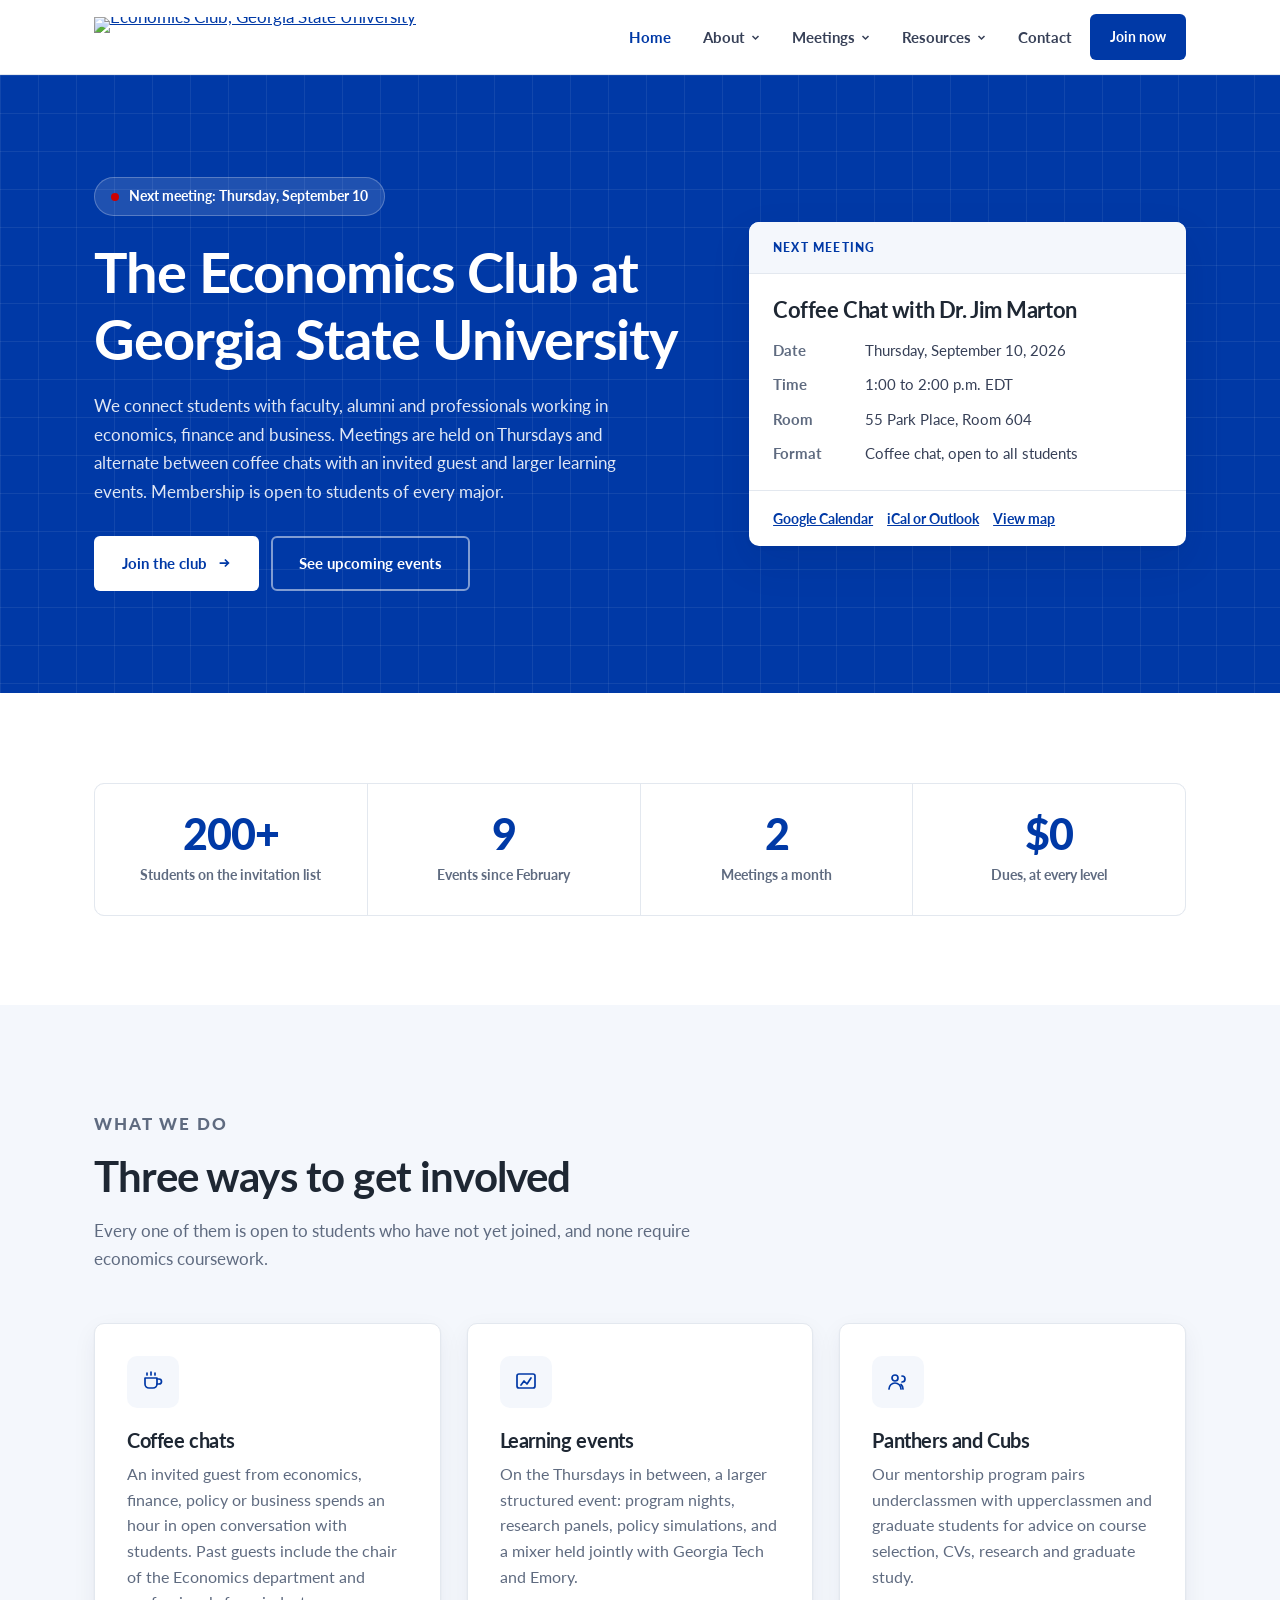
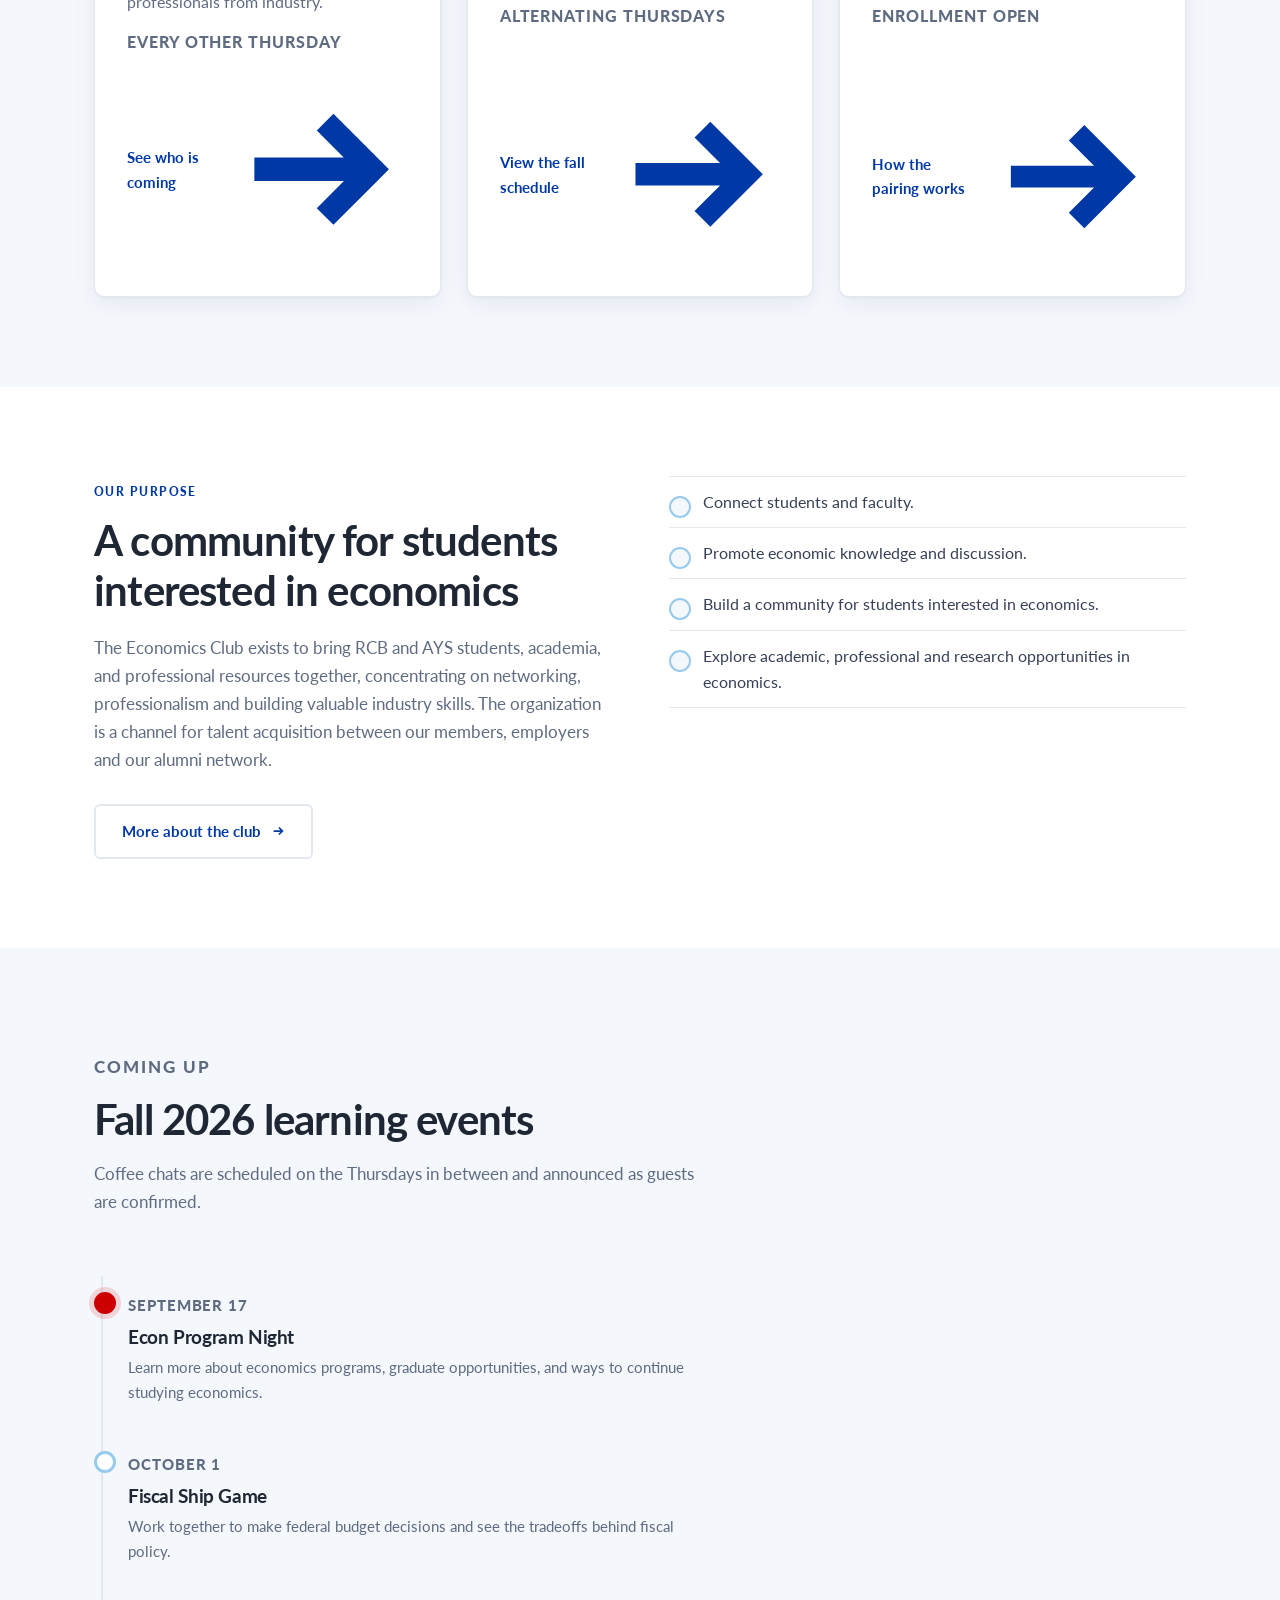
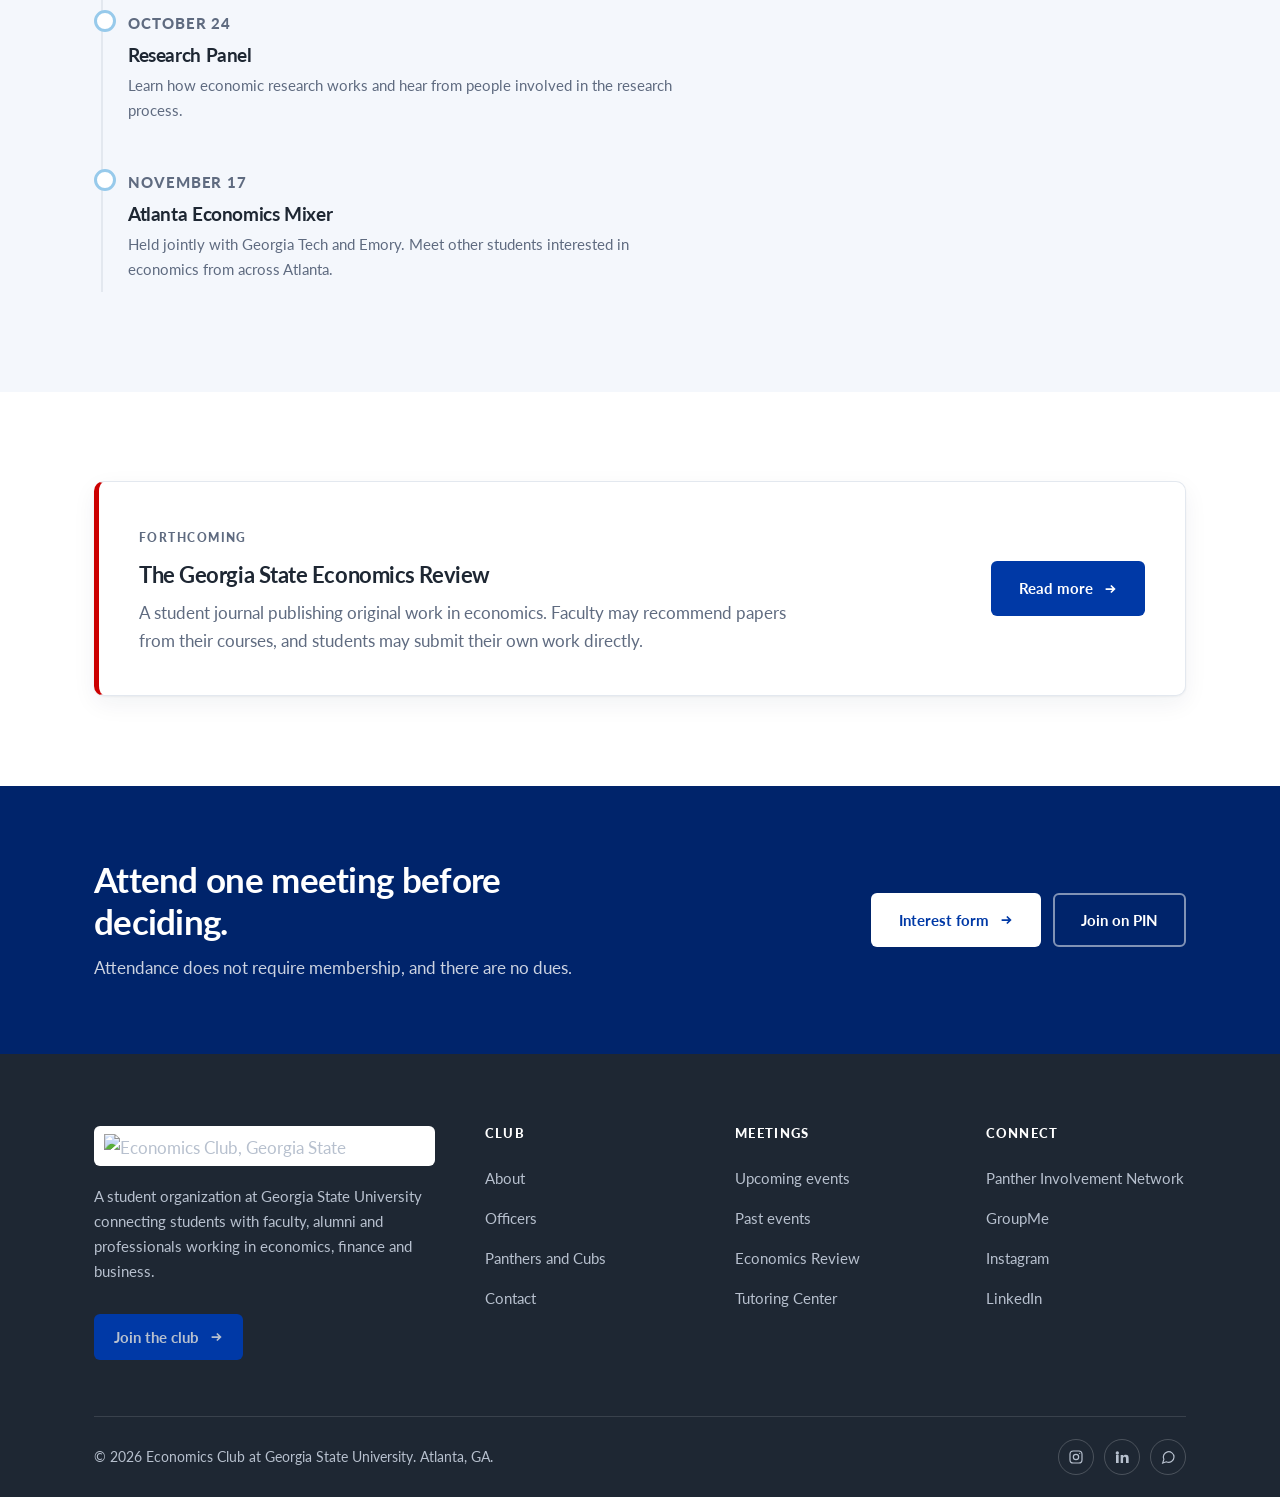
==== index.html @ 039e97da "Add files via upload" ====
<!DOCTYPE html>
<html lang="en">
<head>
<meta charset="utf-8">
<meta name="viewport" content="width=device-width, initial-scale=1">
<title>Economics Club at Georgia State University</title>
<meta name="description" content="The Economics Club at Georgia State University. Thursday coffee chats with guests from economics, finance and business, alternating with learning events. Open to all majors.">
<link rel="preconnect" href="https://fonts.googleapis.com">
<link rel="preconnect" href="https://fonts.gstatic.com" crossorigin>
<link href="https://fonts.googleapis.com/css2?family=Lato:wght@400;700;900&display=swap" rel="stylesheet">
<link rel="stylesheet" href="styles.css">
<link rel="icon" href="assets/logo.png">
</head>
<body>
<a class="skip" href="#main">Skip to content</a>
<header class="nav">
  <div class="wrap nav__inner">
    <a class="nav__brand" href="index.html"><img src="assets/logo.png" alt="Economics Club, Georgia State University"></a>
    <button class="nav__toggle" type="button" aria-expanded="false">Menu</button>
    <nav class="nav__links">
        <a class="nav__link" href="index.html" aria-current="page">Home</a>
        <div class="nav__group">
          <button class="nav__link" type="button" aria-expanded="false">About <svg viewBox="0 0 12 12" fill="none" stroke="currentColor" stroke-width="2" aria-hidden="true"><path d="M2 4l4 4 4-4"/></svg></button>
          <div class="nav__menu">
            <a href="about.html"><b>About the Club</b><span>Purpose, structure and history</span></a>
            <a href="officers.html"><b>Officers</b><span>The executive board and advisor</span></a>
            <a href="mentorship.html"><b>Panthers and Cubs</b><span>Mentorship for underclassmen</span></a>
          </div>
        </div>
        <div class="nav__group">
          <button class="nav__link" type="button" aria-expanded="false">Meetings <svg viewBox="0 0 12 12" fill="none" stroke="currentColor" stroke-width="2" aria-hidden="true"><path d="M2 4l4 4 4-4"/></svg></button>
          <div class="nav__menu">
            <a href="events.html"><b>Upcoming Events</b><span>Next meeting and fall schedule</span></a>
            <a href="events.html#past"><b>Past Events</b><span>A record of recent meetings</span></a>
          </div>
        </div>
        <div class="nav__group">
          <button class="nav__link" type="button" aria-expanded="false">Resources <svg viewBox="0 0 12 12" fill="none" stroke="currentColor" stroke-width="2" aria-hidden="true"><path d="M2 4l4 4 4-4"/></svg></button>
          <div class="nav__menu">
            <a href="journal.html"><b>Economics Review</b><span>Our forthcoming student journal</span></a>
            <a href="join.html"><b>Join the Club</b><span>PIN, GroupMe and the interest form</span></a>
            <a href="https://success.students.gsu.edu/learning-tutoring-center/#ONLINE-TUTORING"><b>Tutoring Center</b><span>Free academic support at GSU</span></a>
          </div>
        </div>
        <a class="nav__link" href="contact.html">Contact</a>
      <a class="btn btn--primary btn--sm" href="join.html">Join now</a>
    </nav>
  </div>
</header>
<main id="main">
  <section class="hero">
    <div class="wrap hero__grid">
      <div>
        <p class="hero__flag"><i></i> Next meeting: Thursday, September 10</p>
        <h1>The Economics Club at Georgia State University</h1>
        <p class="hero__lede">We connect students with faculty, alumni and professionals working in economics, finance and business. Meetings are held on Thursdays and alternate between coffee chats with an invited guest and larger learning events. Membership is open to students of every major.</p>
        <div class="btn-row">
          <a class="btn btn--white" href="join.html">Join the club <svg viewBox="0 0 16 16" fill="none" stroke="currentColor" stroke-width="2" aria-hidden="true"><path d="M3 8h10M9 4l4 4-4 4"/></svg></a>
          <a class="btn btn--ghost" href="events.html">See upcoming events</a>
        </div>
      </div>
      <div class="mcard">
        <p class="mcard__top">Next meeting</p>
        <div class="mcard__body">
          <h3>Coffee Chat with Dr. Jim Marton</h3>
          <dl>
            <dt>Date</dt><dd>Thursday, September 10, 2026</dd>
            <dt>Time</dt><dd>1:00 to 2:00 p.m. EDT</dd>
            <dt>Room</dt><dd>55 Park Place, Room 604</dd>
            <dt>Format</dt><dd>Coffee chat, open to all students</dd>
          </dl>
        </div>
        <div class="mcard__foot">
          <a href="https://pin.gsu.edu/event/12666778/googlepublish">Google Calendar</a>
          <a href="https://pin.gsu.edu/event/12666778.ics">iCal or Outlook</a>
          <a href="https://www.google.com/maps/place/55%20Park%20Pl%20NE,%20Atlanta,%20Georgia">View map</a>
        </div>
      </div>
    </div>
  </section>

  <section class="section">
    <div class="wrap">
      <div class="stats">
        <div class="stat"><b>200+</b><span>Students on the invitation list</span></div>
        <div class="stat"><b>9</b><span>Events since February</span></div>
        <div class="stat"><b>2</b><span>Meetings a month</span></div>
        <div class="stat"><b>$0</b><span>Dues, at every level</span></div>
      </div>
    </div>
  </section>

  <section class="section section--tint">
    <div class="wrap">
      <div class="h-block">
        <p class="eyebrow">What we do</p>
        <h2>Three ways to get involved</h2>
        <p>Every one of them is open to students who have not yet joined, and none require economics coursework.</p>
      </div>
      <div class="cards">
        <article class="card">
          <div class="card__icon"><svg viewBox="0 0 24 24" fill="none" stroke="currentColor" stroke-width="1.7" stroke-linecap="round" stroke-linejoin="round" aria-hidden="true"><path d="M4 8h12v6a4 4 0 01-4 4H8a4 4 0 01-4-4V8z"/><path d="M16 9h2a2.5 2.5 0 010 5h-2"/><path d="M6 3v2M10 2v3M14 3v2"/></svg></div>
          <h3>Coffee chats</h3>
          <p>An invited guest from economics, finance, policy or business spends an hour in open conversation with students. Past guests include the chair of the Economics department and professionals from industry.</p>
          <p class="card__meta">Every other Thursday</p>
          <a class="card__link" href="events.html">See who is coming <svg viewBox="0 0 16 16" fill="none" stroke="currentColor" stroke-width="2" aria-hidden="true"><path d="M3 8h10M9 4l4 4-4 4"/></svg></a>
        </article>
        <article class="card">
          <div class="card__icon"><svg viewBox="0 0 24 24" fill="none" stroke="currentColor" stroke-width="1.7" stroke-linecap="round" stroke-linejoin="round" aria-hidden="true"><rect x="3" y="4" width="18" height="14" rx="2"/><path d="M7 15l3-4 3 3 4-6"/></svg></div>
          <h3>Learning events</h3>
          <p>On the Thursdays in between, a larger structured event: program nights, research panels, policy simulations, and a mixer held jointly with Georgia Tech and Emory.</p>
          <p class="card__meta">Alternating Thursdays</p>
          <a class="card__link" href="events.html">View the fall schedule <svg viewBox="0 0 16 16" fill="none" stroke="currentColor" stroke-width="2" aria-hidden="true"><path d="M3 8h10M9 4l4 4-4 4"/></svg></a>
        </article>
        <article class="card">
          <div class="card__icon"><svg viewBox="0 0 24 24" fill="none" stroke="currentColor" stroke-width="1.7" stroke-linecap="round" stroke-linejoin="round" aria-hidden="true"><circle cx="9" cy="8" r="3"/><path d="M3 19a6 6 0 0112 0"/><path d="M16 6a3 3 0 010 6M17 19a6 6 0 00-2-4.5"/></svg></div>
          <h3>Panthers and Cubs</h3>
          <p>Our mentorship program pairs underclassmen with upperclassmen and graduate students for advice on course selection, CVs, research and graduate study.</p>
          <p class="card__meta">Enrollment open</p>
          <a class="card__link" href="mentorship.html">How the pairing works <svg viewBox="0 0 16 16" fill="none" stroke="currentColor" stroke-width="2" aria-hidden="true"><path d="M3 8h10M9 4l4 4-4 4"/></svg></a>
        </article>
      </div>
    </div>
  </section>

  <section class="section">
    <div class="wrap split">
      <div>
        <p class="eyebrow">Our purpose</p>
        <h2 style="font-size:clamp(1.8rem,3.4vw,2.6rem)">A community for students interested in economics</h2>
        <p style="margin-top:18px;color:var(--muted)">The Economics Club exists to bring RCB and AYS students, academia, and professional resources together, concentrating on networking, professionalism and building valuable industry skills. The organization is a channel for talent acquisition between our members, employers and our alumni network.</p>
        <div class="btn-row"><a class="btn btn--outline" href="about.html">More about the club <svg viewBox="0 0 16 16" fill="none" stroke="currentColor" stroke-width="2" aria-hidden="true"><path d="M3 8h10M9 4l4 4-4 4"/></svg></a></div>
      </div>
      <ul class="ticks">
        <li>Connect students and faculty.</li>
        <li>Promote economic knowledge and discussion.</li>
        <li>Build a community for students interested in economics.</li>
        <li>Explore academic, professional and research opportunities in economics.</li>
      </ul>
    </div>
  </section>

  <section class="section section--tint">
    <div class="wrap">
      <div class="h-block">
        <p class="eyebrow">Coming up</p>
        <h2>Fall 2026 learning events</h2>
        <p>Coffee chats are scheduled on the Thursdays in between and announced as guests are confirmed.</p>
      </div>
      <div class="timeline">
        <article class="tl tl--next"><p class="tl__date">September 17</p><h3>Econ Program Night</h3><p>Learn more about economics programs, graduate opportunities, and ways to continue studying economics.</p></article>
        <article class="tl"><p class="tl__date">October 1</p><h3>Fiscal Ship Game</h3><p>Work together to make federal budget decisions and see the tradeoffs behind fiscal policy.</p></article>
        <article class="tl"><p class="tl__date">October 24</p><h3>Research Panel</h3><p>Learn how economic research works and hear from people involved in the research process.</p></article>
        <article class="tl"><p class="tl__date">November 17</p><h3>Atlanta Economics Mixer</h3><p>Held jointly with Georgia Tech and Emory. Meet other students interested in economics from across Atlanta.</p></article>
      </div>
    </div>
  </section>

  <section class="section">
    <div class="wrap">
      <div class="panel panel--red">
        <div>
          <p class="eyebrow">Forthcoming</p>
          <h3>The Georgia State Economics Review</h3>
          <p>A student journal publishing original work in economics. Faculty may recommend papers from their courses, and students may submit their own work directly.</p>
        </div>
        <a class="btn btn--primary" href="journal.html">Read more <svg viewBox="0 0 16 16" fill="none" stroke="currentColor" stroke-width="2" aria-hidden="true"><path d="M3 8h10M9 4l4 4-4 4"/></svg></a>
      </div>
    </div>
  </section>
  <section class="cta">
    <div class="wrap">
      <div>
        <h2>Attend one meeting before deciding.</h2>
        <p>Attendance does not require membership, and there are no dues.</p>
      </div>
      <div class="btn-row" style="margin-top:0">
        <a class="btn btn--white" href="https://forms.cloud.microsoft/r/cCS9iw1YU4">Interest form <svg viewBox="0 0 16 16" fill="none" stroke="currentColor" stroke-width="2" aria-hidden="true"><path d="M3 8h10M9 4l4 4-4 4"/></svg></a>
        <a class="btn btn--ghost" href="https://pin.gsu.edu/actioncenter/organization/economics-club">Join on PIN</a>
      </div>
    </div>
  </section>

</main>
<footer class="foot">
  <div class="wrap">
    <div class="foot__grid">
      <div class="foot__brand">
        <img src="assets/logo.png" alt="Economics Club, Georgia State University">
        <p>A student organization at Georgia State University connecting students with faculty, alumni and professionals working in economics, finance and business.</p>
        <div class="btn-row"><a class="btn btn--primary btn--sm" href="join.html">Join the club <svg viewBox="0 0 16 16" fill="none" stroke="currentColor" stroke-width="2" aria-hidden="true"><path d="M3 8h10M9 4l4 4-4 4"/></svg></a></div>
      </div>
      <div>
        <h4>Club</h4>
        <ul>
          <li><a href="about.html">About</a></li>
          <li><a href="officers.html">Officers</a></li>
          <li><a href="mentorship.html">Panthers and Cubs</a></li>
          <li><a href="contact.html">Contact</a></li>
        </ul>
      </div>
      <div>
        <h4>Meetings</h4>
        <ul>
          <li><a href="events.html">Upcoming events</a></li>
          <li><a href="events.html#past">Past events</a></li>
          <li><a href="journal.html">Economics Review</a></li>
          <li><a href="https://success.students.gsu.edu/learning-tutoring-center/#ONLINE-TUTORING">Tutoring Center</a></li>
        </ul>
      </div>
      <div>
        <h4>Connect</h4>
        <ul>
          <li><a href="https://pin.gsu.edu/actioncenter/organization/economics-club">Panther Involvement Network</a></li>
          <li><a href="https://groupme.com/join_group/97576354/ViAdK5QQ">GroupMe</a></li>
          <li><a href="https://instagram.com/econclubgsu">Instagram</a></li>
          <li><a href="https://www.linkedin.com/company/gsu-economics-club/">LinkedIn</a></li>
        </ul>
      </div>
    </div>
    <div class="foot__bar">
      <p>&copy; 2026 Economics Club at Georgia State University. Atlanta, GA.</p>
      <div class="foot__social">
        <a href="https://instagram.com/econclubgsu" aria-label="Instagram"><svg viewBox="0 0 24 24" fill="none" stroke="currentColor" stroke-width="1.8"><rect x="3" y="3" width="18" height="18" rx="5"/><circle cx="12" cy="12" r="4"/><circle cx="17.5" cy="6.5" r="1" fill="currentColor" stroke="none"/></svg></a>
        <a href="https://www.linkedin.com/company/gsu-economics-club/" aria-label="LinkedIn"><svg viewBox="0 0 24 24" fill="currentColor"><path d="M4.98 3.5a2.5 2.5 0 100 5 2.5 2.5 0 000-5zM3 9h4v12H3zM10 9h3.8v1.7h.05c.53-.95 1.83-1.95 3.77-1.95C21.4 8.75 22 11 22 14.1V21h-4v-6.1c0-1.45-.03-3.3-2.05-3.3-2.05 0-2.37 1.57-2.37 3.2V21h-3.6z"/></svg></a>
        <a href="https://groupme.com/join_group/97576354/ViAdK5QQ" aria-label="GroupMe"><svg viewBox="0 0 24 24" fill="none" stroke="currentColor" stroke-width="1.8"><path d="M21 12a8 8 0 01-11.5 7.2L4 21l1.8-5.4A8 8 0 1121 12z"/></svg></a>
      </div>
    </div>
  </div>
</footer>
<script src="script.js"></script>
</body>
</html>
---- styles.css ----
/* Economics Club at Georgia State University
   Palette per the GSU Communications ToolKit */
:root{
  --blue:#0039A6;
  --blue-dark:#00246B;
  --blue-cool:#0071CE;
  --blue-light:#97CAEB;
  --red:#CC0000;
  --ink:#1E2733;
  --steel:#374057;
  --muted:#5F6B80;
  --line:#E3E8EF;
  --tint:#F4F7FC;
  --white:#fff;
  --radius:10px;
  --shadow:0 1px 2px rgba(16,32,64,.05), 0 8px 24px rgba(16,32,64,.06);
  --shadow-lift:0 2px 4px rgba(16,32,64,.06), 0 16px 40px rgba(16,32,64,.10);
  --wrap:1140px;
}
*{box-sizing:border-box}
html{scroll-behavior:smooth}
body{margin:0;background:var(--white);color:var(--steel);font-family:"Lato",-apple-system,BlinkMacSystemFont,"Segoe UI",sans-serif;font-size:17px;line-height:1.65;-webkit-font-smoothing:antialiased}
img{max-width:100%;display:block}
h1,h2,h3,h4{margin:0;color:var(--ink);font-weight:700;line-height:1.2;letter-spacing:-.02em}
p{margin:0}
ul{margin:0;padding:0;list-style:none}
a{color:var(--blue)}
:focus-visible{outline:2px solid var(--blue);outline-offset:3px;border-radius:4px}
.skip{position:absolute;left:-9999px;background:var(--blue);color:#fff;padding:10px 16px;z-index:200}
.skip:focus{left:8px;top:8px}
.wrap{width:100%;max-width:var(--wrap);margin-inline:auto;padding-inline:24px}
.section{padding-block:clamp(56px,7vw,104px)}
.section--tint{background:var(--tint)}
.section--line{border-top:1px solid var(--line)}

/* eyebrow + heading */
.eyebrow{display:inline-block;font-size:12px;font-weight:900;letter-spacing:.12em;text-transform:uppercase;color:var(--blue);margin-bottom:14px}
.eyebrow--light{color:var(--blue-light)}
.h-block{max-width:62ch;margin-bottom:clamp(30px,4vw,50px)}
.h-block h2{font-size:clamp(1.8rem,3.4vw,2.6rem)}
.h-block p{margin-top:16px;color:var(--muted);font-size:1.04rem}
.h-block--center{margin-inline:auto;text-align:center}

/* buttons */
.btn{display:inline-flex;align-items:center;gap:10px;font:inherit;font-size:15px;font-weight:700;padding:13px 26px;border-radius:6px;text-decoration:none;border:2px solid transparent;cursor:pointer;transition:.15s}
.btn svg{width:14px;height:14px;flex:none}
.btn--primary{background:var(--blue);color:#fff}
.btn--primary:hover{background:var(--blue-dark)}
.btn--outline{background:transparent;color:var(--blue);border-color:var(--line)}
.btn--outline:hover{border-color:var(--blue);background:var(--tint)}
.btn--white{background:#fff;color:var(--blue)}
.btn--white:hover{background:var(--blue-light)}
.btn--ghost{background:transparent;color:#fff;border-color:rgba(255,255,255,.5)}
.btn--ghost:hover{background:#fff;color:var(--blue);border-color:#fff}
.btn--sm{padding:9px 18px;font-size:14px}
.btn-row{display:flex;flex-wrap:wrap;gap:12px;margin-top:30px}

/* ---------- header ---------- */
.nav{position:sticky;top:0;z-index:100;background:rgba(255,255,255,.96);backdrop-filter:blur(10px);border-bottom:1px solid var(--line)}
.nav__inner{display:flex;align-items:center;gap:18px;min-height:74px}
.nav__brand{margin-right:auto;line-height:0}
.nav__brand img{height:40px;width:auto}
.nav__links{display:flex;align-items:center;gap:4px}
.nav__link{position:relative;display:flex;align-items:center;gap:6px;padding:9px 14px;border-radius:6px;color:var(--steel);text-decoration:none;font-size:15px;font-weight:700;background:none;border:0;font-family:inherit;cursor:pointer}
.nav__link:hover{color:var(--blue);background:var(--tint)}
.nav__link[aria-current]{color:var(--blue)}
.nav__link svg{width:9px;height:9px;transition:transform .15s}
.nav__group{position:relative}
.nav__group.is-open .nav__link svg{transform:rotate(180deg)}
.nav__menu{position:absolute;top:calc(100% + 8px);left:0;min-width:250px;background:#fff;border:1px solid var(--line);border-radius:var(--radius);box-shadow:var(--shadow-lift);padding:8px;display:none}
.nav__group.is-open .nav__menu{display:block}
.nav__menu a{display:block;padding:10px 14px;border-radius:6px;color:var(--steel);text-decoration:none;font-size:14.5px}
.nav__menu a:hover{background:var(--tint);color:var(--blue)}
.nav__menu b{display:block;font-weight:700}
.nav__menu span{display:block;font-size:12.5px;color:var(--muted);margin-top:1px}
.nav__toggle{display:none;background:none;border:1px solid var(--line);border-radius:6px;padding:8px 13px;font:inherit;font-size:14px;font-weight:700;color:var(--steel);cursor:pointer}

/* ---------- hero ---------- */
.hero{position:relative;background:var(--blue);color:#fff;overflow:hidden;padding-block:clamp(60px,8vw,110px)}
.hero::after{content:"";position:absolute;inset:0;background-image:linear-gradient(rgba(255,255,255,.07) 1px,transparent 1px),linear-gradient(90deg,rgba(255,255,255,.07) 1px,transparent 1px);background-size:38px 38px;pointer-events:none}
.hero .wrap{position:relative;z-index:1}
.hero__grid{display:grid;grid-template-columns:1.15fr .85fr;gap:clamp(32px,5vw,64px);align-items:center}
.hero h1{color:#fff;font-size:clamp(2.2rem,4.8vw,3.5rem)}
.hero__lede{margin-top:20px;max-width:54ch;color:rgba(255,255,255,.88);font-size:1.08rem}
.hero__flag{display:inline-flex;align-items:center;gap:10px;background:rgba(255,255,255,.12);border:1px solid rgba(255,255,255,.25);border-radius:100px;padding:7px 16px;font-size:13.5px;font-weight:700;margin-bottom:22px}
.hero__flag i{width:8px;height:8px;border-radius:50%;background:var(--red);flex:none}
.hero--slim{padding-block:clamp(48px,6vw,80px)}
.hero--slim h1{font-size:clamp(1.9rem,4vw,2.9rem)}

/* next meeting card */
.mcard{background:#fff;border-radius:var(--radius);box-shadow:var(--shadow-lift);overflow:hidden;color:var(--steel)}
.mcard__top{background:var(--tint);border-bottom:1px solid var(--line);padding:16px 24px;font-size:12px;font-weight:900;letter-spacing:.1em;text-transform:uppercase;color:var(--blue)}
.mcard__body{padding:24px}
.mcard h3{font-size:1.35rem;margin-bottom:14px}
.mcard dl{display:grid;grid-template-columns:76px 1fr;gap:9px 16px;font-size:.95rem;margin:0}
.mcard dt{color:var(--muted);font-weight:700}
.mcard dd{margin:0}
.mcard__foot{border-top:1px solid var(--line);padding:16px 24px;display:flex;flex-wrap:wrap;gap:14px;font-size:.9rem;font-weight:700}

/* ---------- stats band ---------- */
.stats{display:grid;grid-template-columns:repeat(4,1fr);gap:1px;background:var(--line);border:1px solid var(--line);border-radius:var(--radius);overflow:hidden}
.stat{background:#fff;padding:28px 24px;text-align:center}
.stat b{display:block;font-size:clamp(1.9rem,3.6vw,2.7rem);color:var(--blue);font-weight:900;letter-spacing:-.03em;line-height:1}
.stat span{display:block;margin-top:8px;font-size:.9rem;color:var(--muted);font-weight:700}

/* ---------- icon cards ---------- */
.cards{display:grid;grid-template-columns:repeat(3,1fr);gap:clamp(18px,2.4vw,26px)}
.cards--2{grid-template-columns:repeat(2,1fr)}
.card{background:#fff;border:1px solid var(--line);border-radius:var(--radius);padding:clamp(24px,2.8vw,32px);box-shadow:var(--shadow);display:flex;flex-direction:column;transition:.18s}
.card:hover{box-shadow:var(--shadow-lift);transform:translateY(-2px)}
.card__icon{width:52px;height:52px;border-radius:10px;background:var(--tint);color:var(--blue);display:grid;place-items:center;margin-bottom:20px}
.card__icon svg{width:24px;height:24px}
.card h3{font-size:1.25rem;margin-bottom:10px}
.card p{color:var(--muted);font-size:.97rem}
.card__meta{margin-top:14px;font-size:.85rem;font-weight:900;letter-spacing:.06em;text-transform:uppercase;color:var(--blue)}
.card__list{margin-top:18px;padding-top:16px;border-top:1px solid var(--line)}
.card__list b{display:block;font-size:.8rem;font-weight:900;letter-spacing:.08em;text-transform:uppercase;color:var(--muted);margin-bottom:10px}
.card__list li{position:relative;padding-left:20px;font-size:.93rem;padding-block:3px}
.card__list li::before{content:"";position:absolute;left:0;top:12px;width:7px;height:7px;border-radius:50%;background:var(--blue-light)}
.card__link{margin-top:auto;padding-top:20px;font-weight:700;font-size:.94rem;text-decoration:none;display:inline-flex;align-items:center;gap:8px}
.card__mail{margin-top:12px;font-weight:700;font-size:.94rem;word-break:break-word}
.card__meta+.card__mail{margin-top:8px}

/* ---------- timeline ---------- */
.timeline{position:relative;padding-left:34px}
.timeline::before{content:"";position:absolute;left:7px;top:10px;bottom:10px;width:2px;background:var(--line)}
.tl{position:relative;padding-block:20px}
.tl::before{content:"";position:absolute;left:-34px;top:26px;width:16px;height:16px;border-radius:50%;background:#fff;border:3px solid var(--blue-light)}
.tl--next::before{border-color:var(--red);background:var(--red);box-shadow:0 0 0 5px rgba(204,0,0,.14)}
.tl__date{font-size:.85rem;font-weight:900;letter-spacing:.06em;text-transform:uppercase;color:var(--blue);margin-bottom:6px}
.tl h3{font-size:1.2rem}
.tl p{margin-top:7px;color:var(--muted);font-size:.96rem;max-width:62ch}

/* ---------- roster ---------- */
.roster{display:grid;grid-template-columns:repeat(3,1fr);gap:clamp(18px,2.4vw,26px)}
.person{background:#fff;border:1px solid var(--line);border-radius:var(--radius);box-shadow:var(--shadow);transition:.18s;text-align:center;padding:32px 24px 30px}
.person:hover{box-shadow:var(--shadow-lift);transform:translateY(-2px)}
.person__photo{width:clamp(130px,15vw,168px);aspect-ratio:1;margin:0 auto 20px;border-radius:50%;overflow:hidden;background:var(--tint);box-shadow:0 0 0 4px #fff, 0 0 0 6px var(--blue-light)}
.person__photo img{width:100%;height:100%;object-fit:cover}
.person__initials{width:100%;height:100%;display:grid;place-items:center;font-size:2.2rem;font-weight:900;color:var(--blue)}
.person__body{padding:0}
.person b{display:block;font-size:1.12rem;color:var(--ink);font-weight:700}
.person__role{color:var(--blue);font-weight:700;font-size:.92rem;margin-top:2px}
.person__study{color:var(--muted);font-size:.9rem;margin-top:6px}
.person a{display:inline-block;margin-top:12px;font-size:.9rem;word-break:break-word}

/* ---------- panel / split ---------- */
.panel{background:#fff;border:1px solid var(--line);border-left:5px solid var(--blue);border-radius:var(--radius);padding:clamp(26px,3.4vw,40px);box-shadow:var(--shadow);display:grid;grid-template-columns:1fr auto;gap:clamp(24px,4vw,44px);align-items:center}
.panel--red{border-left-color:var(--red)}
.panel h3{font-size:1.4rem;margin-bottom:10px}
.panel p{color:var(--muted);max-width:66ch}
.split{display:grid;grid-template-columns:1fr 1fr;gap:clamp(28px,4.5vw,60px);align-items:start}
.quote{font-size:1.12rem;color:var(--steel);border-left:4px solid var(--blue);padding-left:24px}
.ticks li{position:relative;padding:12px 0 12px 34px;border-bottom:1px solid var(--line);font-size:.99rem}
.ticks li:first-child{border-top:1px solid var(--line)}
.ticks li::before{content:"";position:absolute;left:0;top:19px;width:18px;height:18px;border-radius:50%;background:var(--tint);border:2px solid var(--blue-light)}
.steps li{display:grid;grid-template-columns:44px 1fr;gap:18px;padding:18px 0;border-bottom:1px solid var(--line)}
.steps li:first-child{border-top:1px solid var(--line)}
.steps i{font-style:normal;width:34px;height:34px;border-radius:50%;background:var(--blue);color:#fff;font-weight:900;font-size:.95rem;display:grid;place-items:center}
.steps b{display:block;color:var(--ink)}
.steps span{font-size:.95rem;color:var(--muted)}

/* ---------- archive table ---------- */
.log{border:1px solid var(--line);border-radius:var(--radius);overflow:hidden;background:#fff}
.log li{display:grid;grid-template-columns:130px 1fr 180px;gap:20px;align-items:center;padding:16px 24px;border-bottom:1px solid var(--line)}
.log li:last-child{border-bottom:0}
.log li:nth-child(even){background:var(--tint)}
.log__date{font-size:.87rem;font-weight:700;color:var(--muted)}
.log__what{font-size:1rem;color:var(--ink)}
.log__tag{justify-self:start;font-size:.76rem;font-weight:900;letter-spacing:.06em;text-transform:uppercase;color:var(--blue);background:rgba(0,57,166,.08);padding:5px 11px;border-radius:100px}
.log__tag--chat{color:var(--blue-cool);background:rgba(0,113,206,.1)}
.log__tag--panel{color:var(--red);background:rgba(204,0,0,.08)}

/* ---------- cta band ---------- */
.cta{background:var(--blue-dark);color:#fff}
.cta .wrap{display:flex;flex-wrap:wrap;gap:30px;align-items:center;justify-content:space-between;padding-block:clamp(44px,6vw,72px)}
.cta h2{color:#fff;font-size:clamp(1.6rem,3vw,2.2rem);max-width:24ch}
.cta p{margin-top:12px;color:rgba(255,255,255,.8);max-width:48ch}

/* ---------- footer ---------- */
.foot{background:var(--ink);color:#B7C0CE;padding-top:clamp(48px,6vw,72px)}
.foot__grid{display:grid;grid-template-columns:1.7fr 1fr 1fr 1fr;gap:clamp(28px,4vw,50px)}
.foot__brand img{height:40px;width:auto;background:#fff;padding:8px 10px;border-radius:6px}
.foot__brand p{margin-top:18px;font-size:.94rem;max-width:38ch}
.foot h4{color:#fff;font-size:.82rem;font-weight:900;letter-spacing:.1em;text-transform:uppercase;margin-bottom:16px}
.foot li{padding:6px 0}
.foot a{color:#B7C0CE;text-decoration:none;font-size:.94rem}
.foot a:hover{color:#fff;text-decoration:underline}
.foot__bar{margin-top:clamp(36px,5vw,56px);border-top:1px solid rgba(255,255,255,.12);padding-block:22px;display:flex;flex-wrap:wrap;gap:16px;justify-content:space-between;align-items:center;font-size:.86rem}
.foot__social{display:flex;gap:10px}
.foot__social a{width:36px;height:36px;border-radius:50%;border:1px solid rgba(255,255,255,.2);display:grid;place-items:center}
.foot__social a:hover{background:var(--blue);border-color:var(--blue)}
.foot__social svg{width:16px;height:16px}

/* ---------- responsive ---------- */
@media (max-width:960px){
  .hero__grid,.split,.panel{grid-template-columns:1fr}
  .cards,.roster{grid-template-columns:repeat(2,1fr)}
  .stats{grid-template-columns:repeat(2,1fr)}
  .foot__grid{grid-template-columns:1fr 1fr}
  .log li{grid-template-columns:110px 1fr;row-gap:6px}
  .log__tag{grid-column:2}
}
@media (max-width:720px){
  body{font-size:16px}
  .nav__toggle{display:block}
  .nav__links{display:none;position:absolute;top:74px;left:0;right:0;flex-direction:column;align-items:stretch;gap:0;background:#fff;border-bottom:1px solid var(--line);box-shadow:var(--shadow-lift);padding:10px 16px 20px;max-height:calc(100vh - 74px);overflow:auto}
  .nav__links.is-open{display:flex}
  .nav__link{width:100%;justify-content:space-between}
  .nav__menu{position:static;display:none;border:0;box-shadow:none;padding:0 0 8px 14px;min-width:0}
  .nav__group.is-open .nav__menu{display:block}
  .nav__links .btn{margin-top:12px;justify-content:center}
  .cards,.roster,.stats,.foot__grid{grid-template-columns:1fr}
}
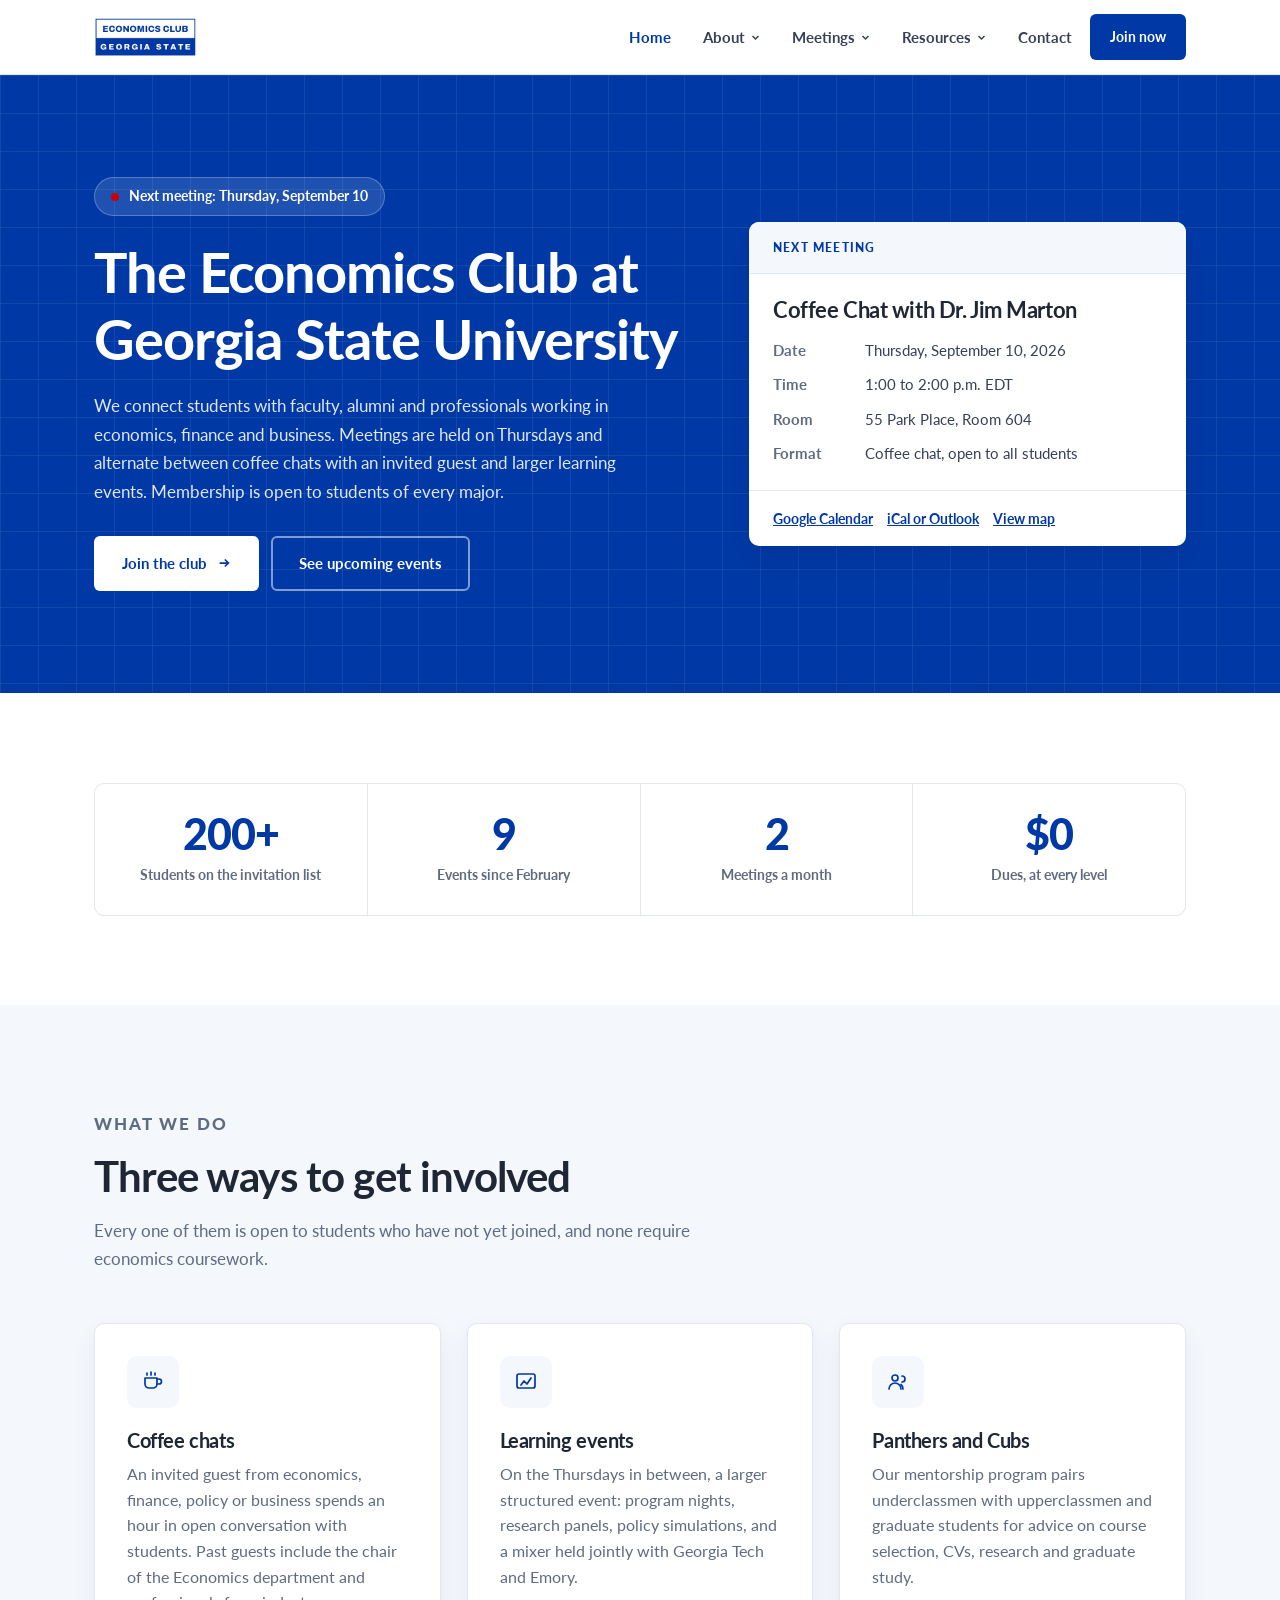
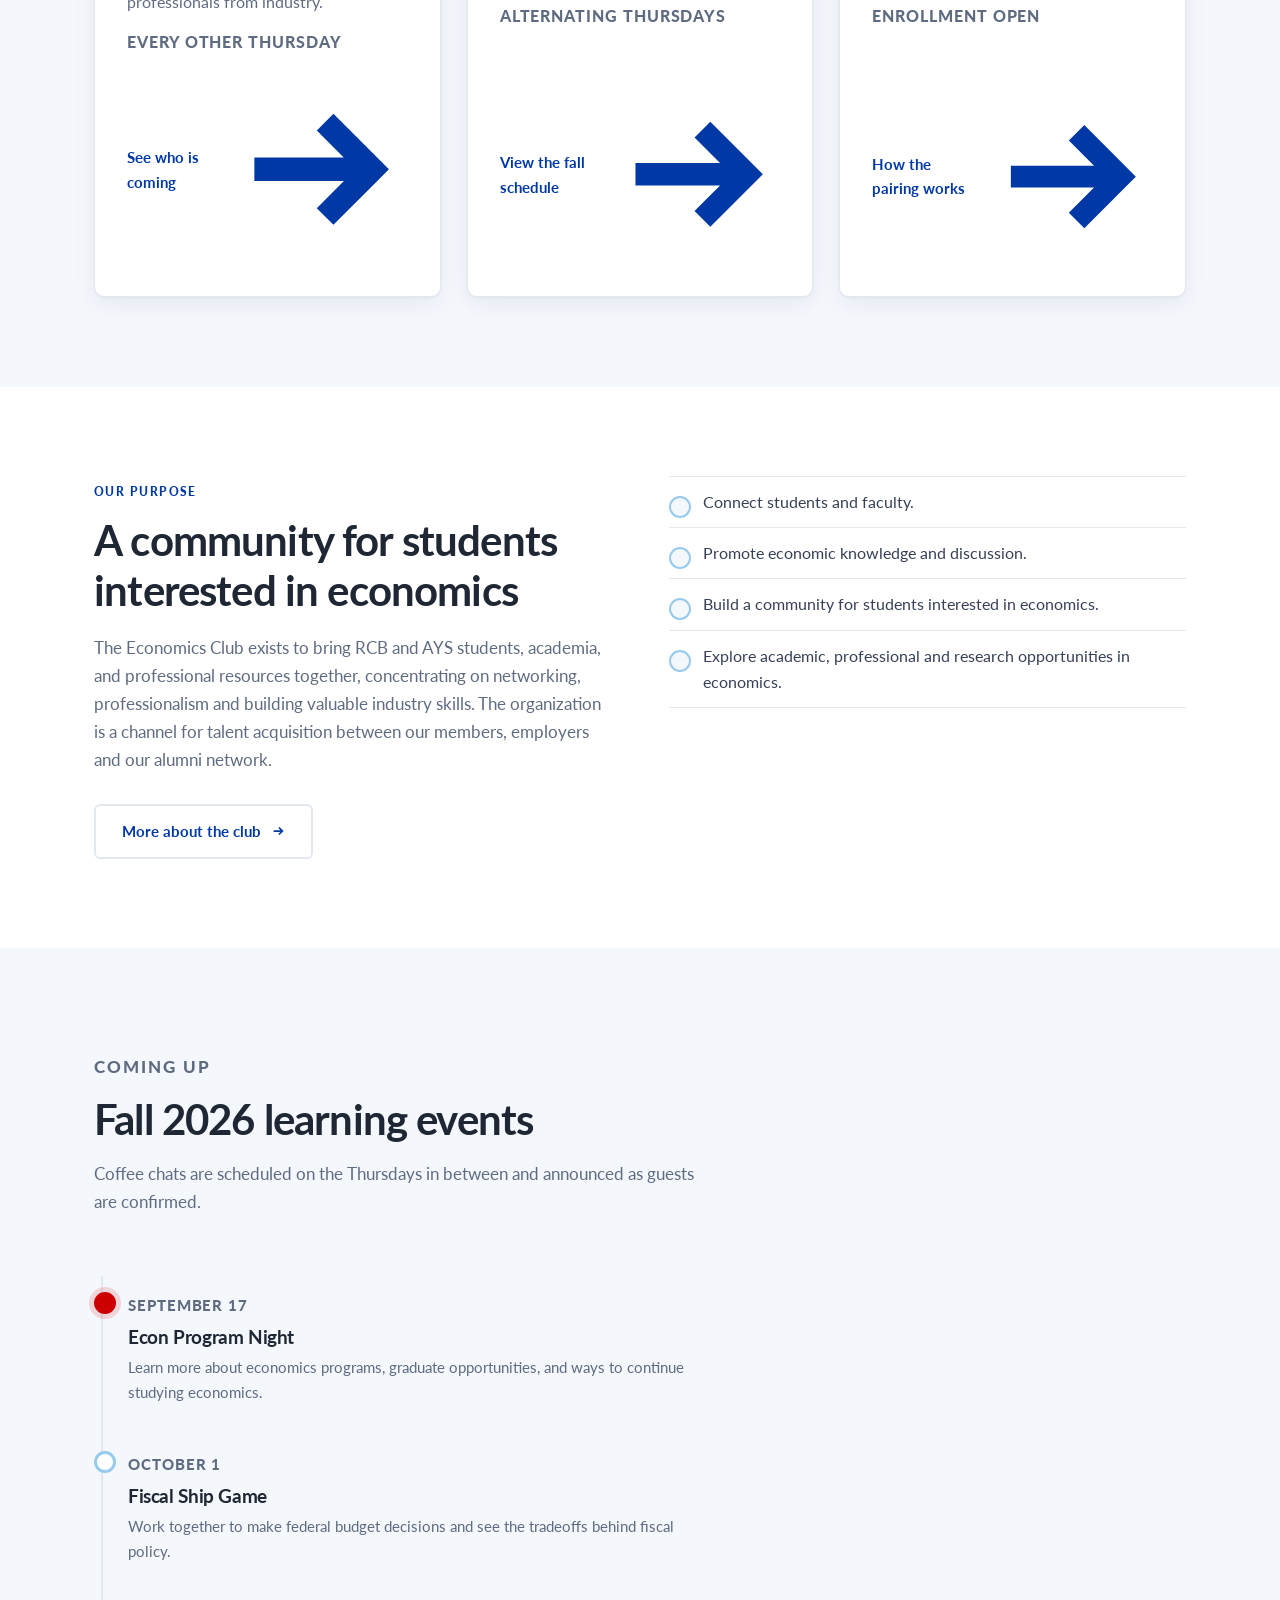
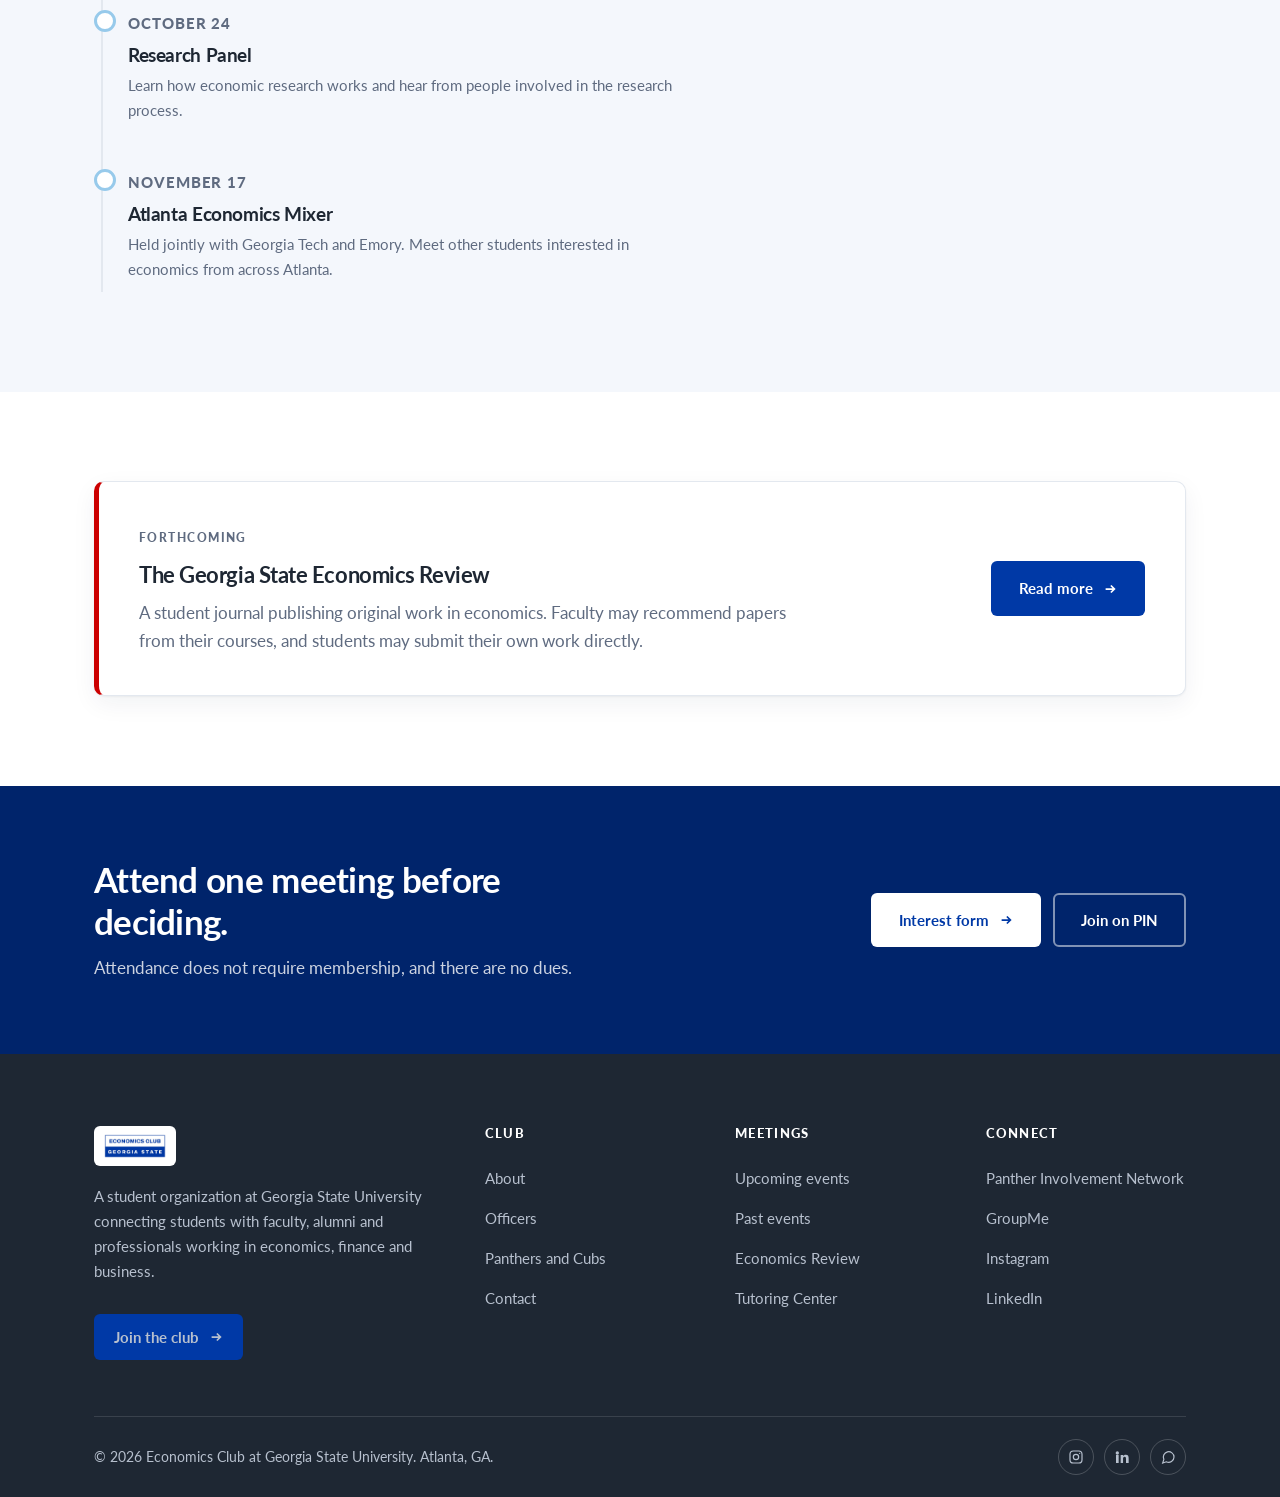
==== commit e5724b96: "Add files via upload" ====
--- a/index.html
+++ b/index.html
@@ -9,13 +9,13 @@
 <link rel="preconnect" href="https://fonts.gstatic.com" crossorigin>
 <link href="https://fonts.googleapis.com/css2?family=Lato:wght@400;700;900&display=swap" rel="stylesheet">
 <link rel="stylesheet" href="styles.css">
-<link rel="icon" href="assets/logo.png">
+<link rel="icon" href="[data-uri]">
 </head>
 <body>
 <a class="skip" href="#main">Skip to content</a>
 <header class="nav">
   <div class="wrap nav__inner">
-    <a class="nav__brand" href="index.html"><img src="assets/logo.png" alt="Economics Club, Georgia State University"></a>
+    <a class="nav__brand" href="index.html"><img src="[data-uri]" alt="Economics Club, Georgia State University"></a>
     <button class="nav__toggle" type="button" aria-expanded="false">Menu</button>
     <nav class="nav__links">
         <a class="nav__link" href="index.html" aria-current="page">Home</a>
@@ -186,7 +186,7 @@
   <div class="wrap">
     <div class="foot__grid">
       <div class="foot__brand">
-        <img src="assets/logo.png" alt="Economics Club, Georgia State University">
+        <img src="[data-uri]" alt="Economics Club, Georgia State University">
         <p>A student organization at Georgia State University connecting students with faculty, alumni and professionals working in economics, finance and business.</p>
         <div class="btn-row"><a class="btn btn--primary btn--sm" href="join.html">Join the club <svg viewBox="0 0 16 16" fill="none" stroke="currentColor" stroke-width="2" aria-hidden="true"><path d="M3 8h10M9 4l4 4-4 4"/></svg></a></div>
       </div>
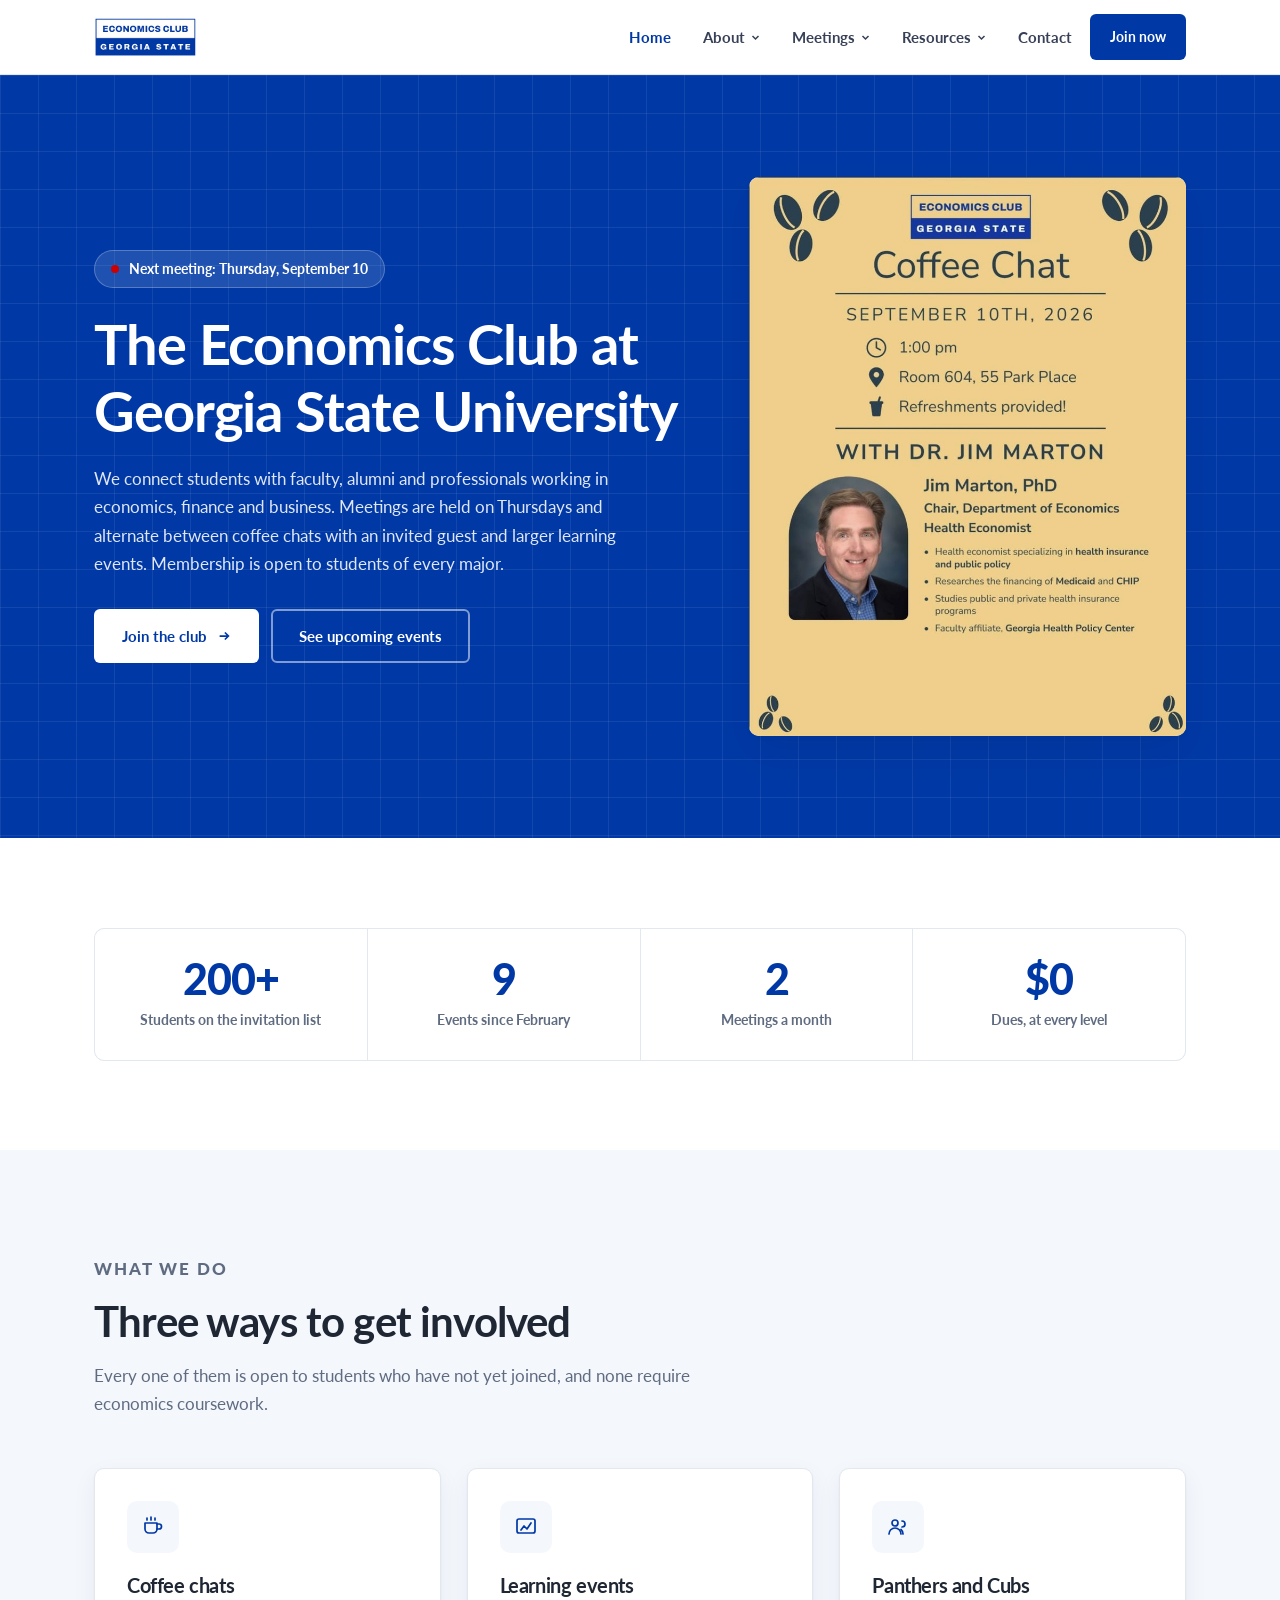
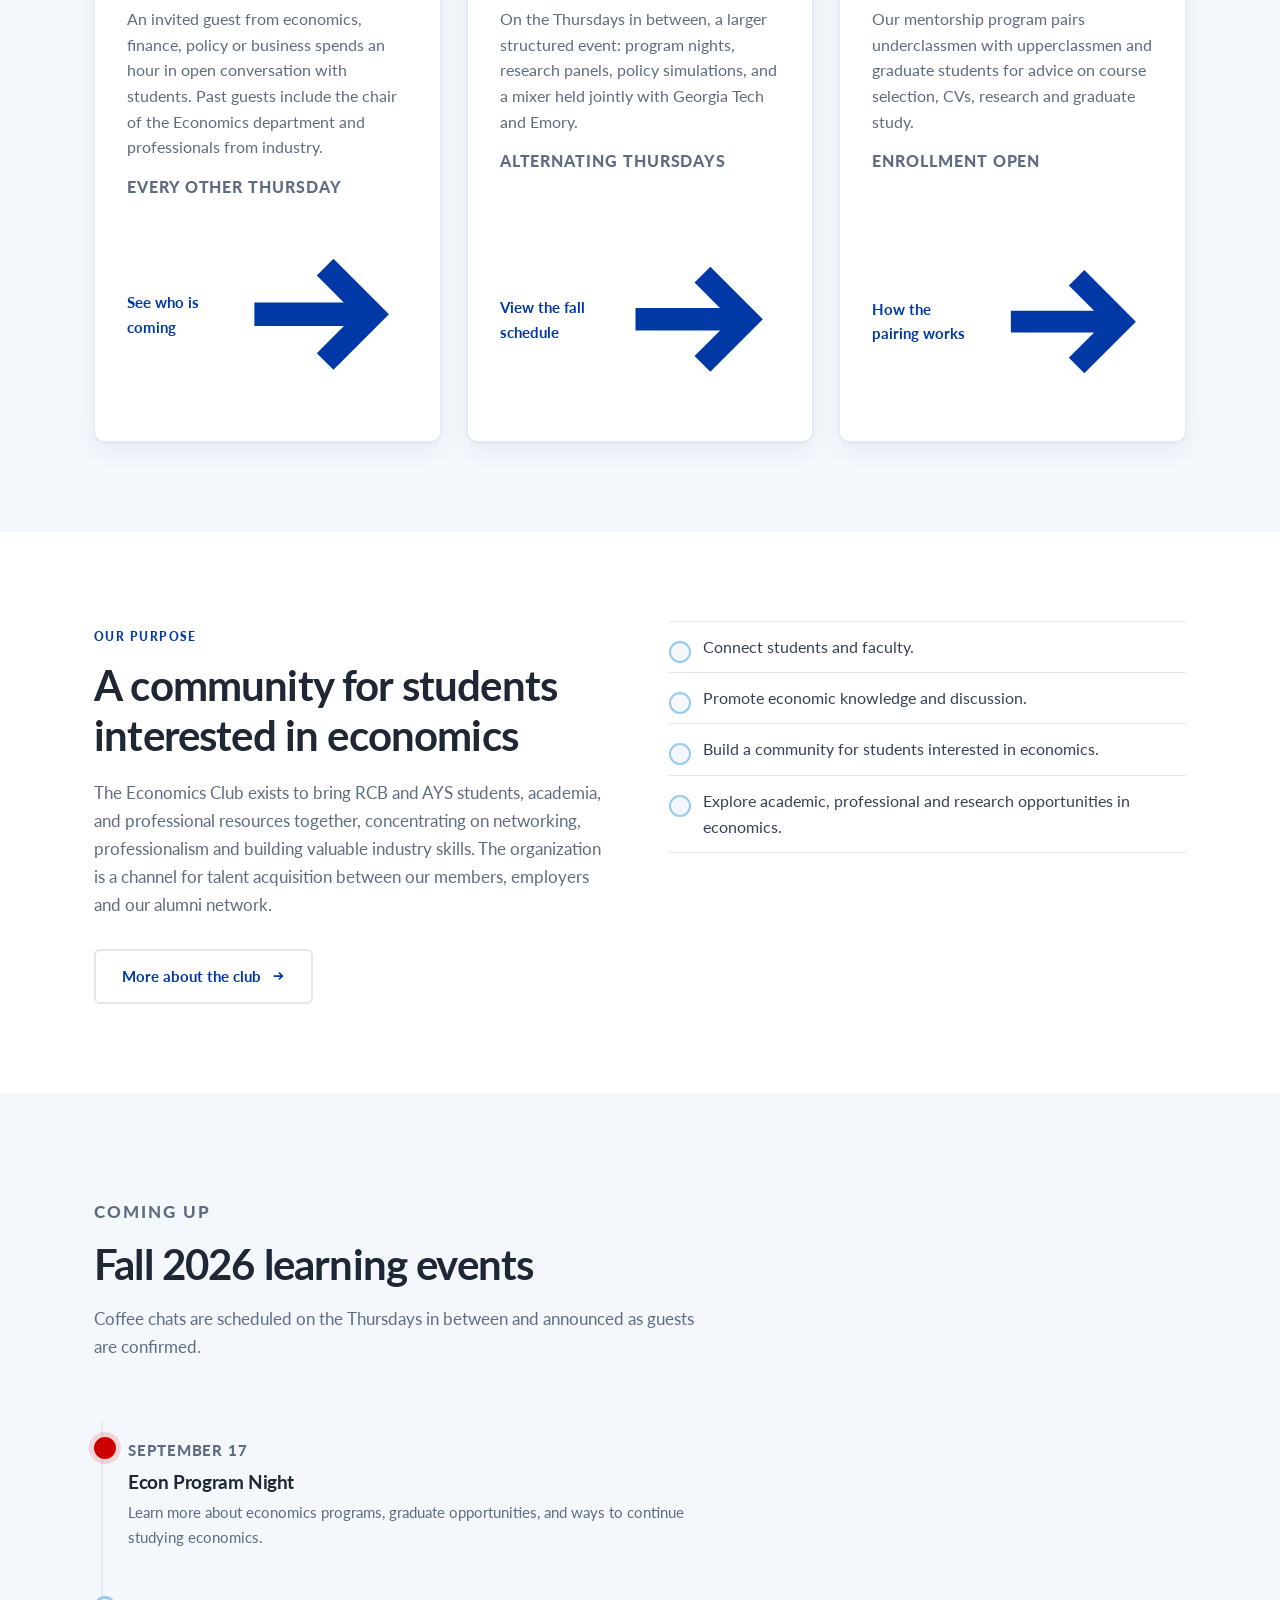
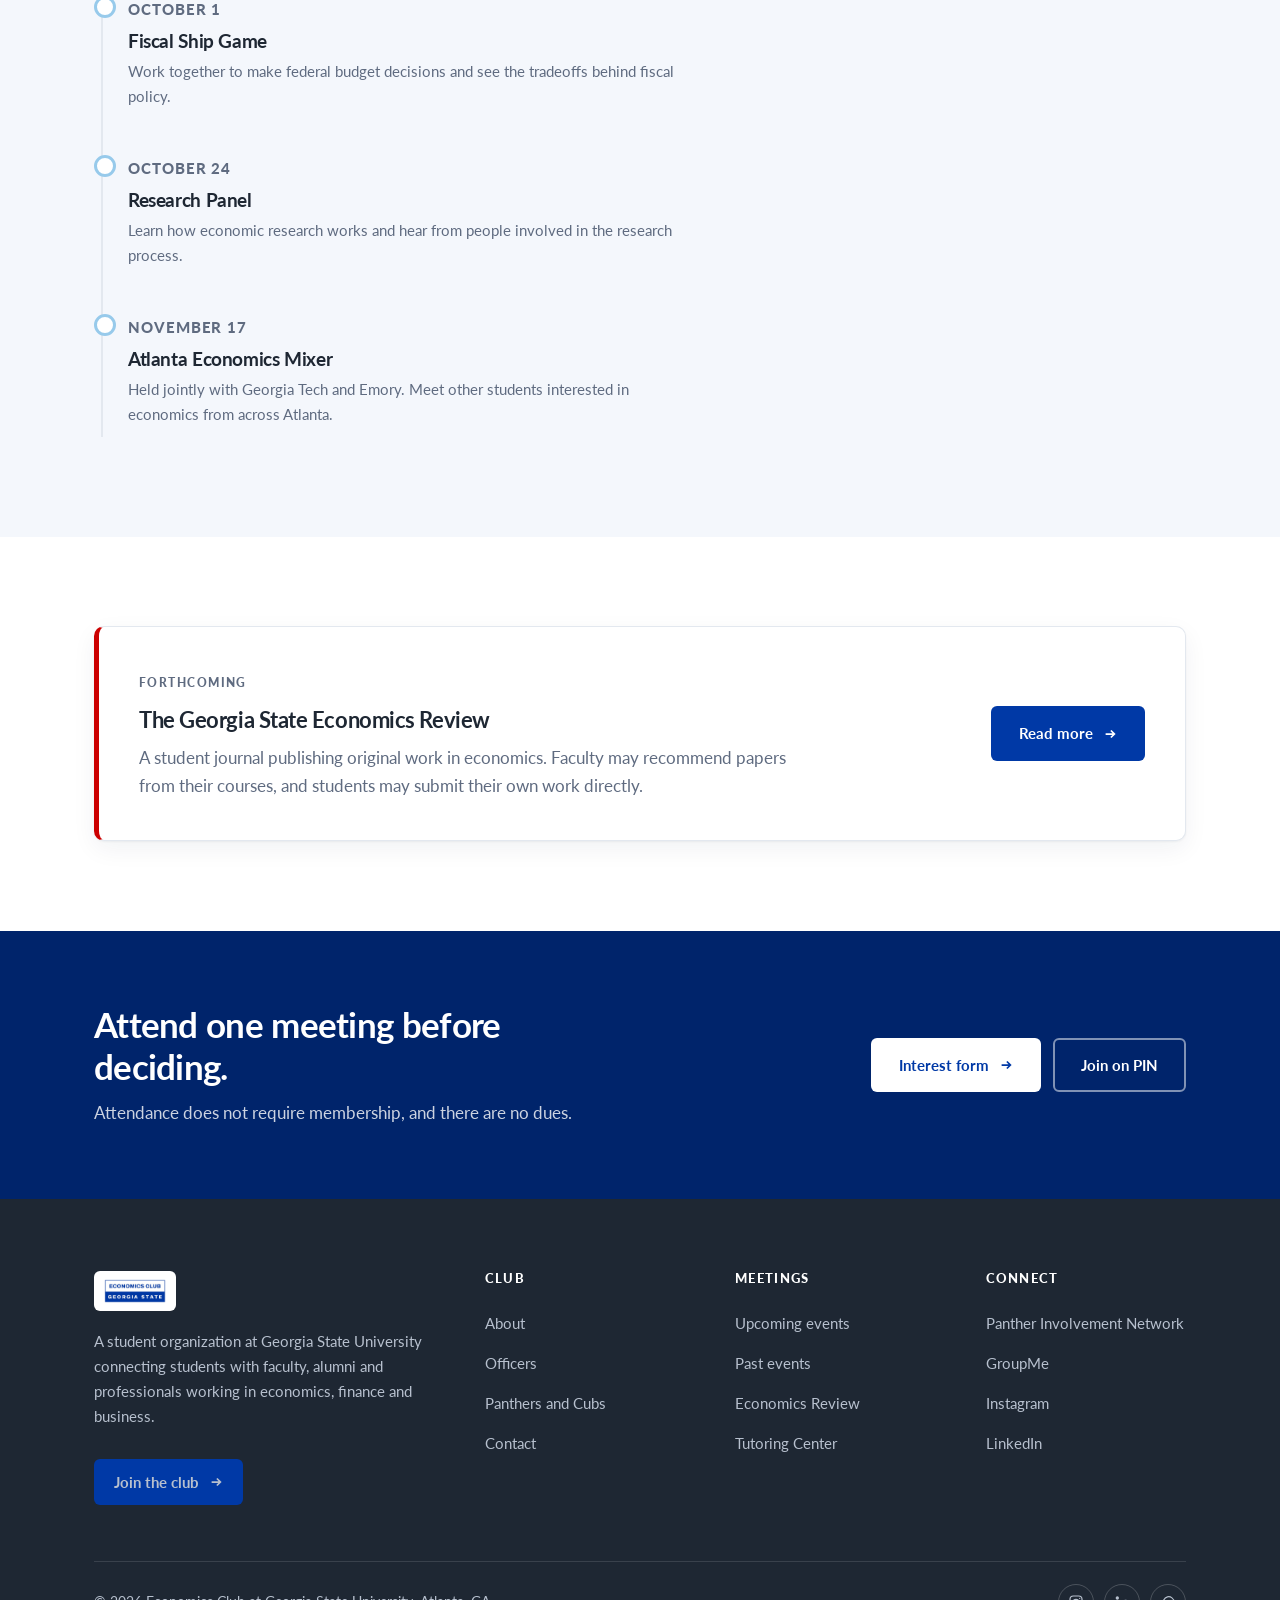
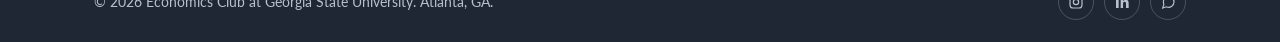
==== commit 2900afec: "Add files via upload" ====
--- a/index.html
+++ b/index.html
@@ -59,23 +59,9 @@
           <a class="btn btn--ghost" href="events.html">See upcoming events</a>
         </div>
       </div>
-      <div class="mcard">
-        <p class="mcard__top">Next meeting</p>
-        <div class="mcard__body">
-          <h3>Coffee Chat with Dr. Jim Marton</h3>
-          <dl>
-            <dt>Date</dt><dd>Thursday, September 10, 2026</dd>
-            <dt>Time</dt><dd>1:00 to 2:00 p.m. EDT</dd>
-            <dt>Room</dt><dd>55 Park Place, Room 604</dd>
-            <dt>Format</dt><dd>Coffee chat, open to all students</dd>
-          </dl>
-        </div>
-        <div class="mcard__foot">
-          <a href="https://pin.gsu.edu/event/12666778/googlepublish">Google Calendar</a>
-          <a href="https://pin.gsu.edu/event/12666778.ics">iCal or Outlook</a>
-          <a href="https://www.google.com/maps/place/55%20Park%20Pl%20NE,%20Atlanta,%20Georgia">View map</a>
-        </div>
-      </div>
+      <figure class="flyer">
+        <img src="[data-uri]" alt="Coffee Chat with Dr. Jim Marton, September 10 2026 at 1:00 pm, Room 604, 55 Park Place. Refreshments provided.">
+      </figure>
     </div>
   </section>
 
--- a/styles.css
+++ b/styles.css
@@ -97,6 +97,11 @@
 .mcard dd{margin:0}
 .mcard__foot{border-top:1px solid var(--line);padding:16px 24px;display:flex;flex-wrap:wrap;gap:14px;font-size:.9rem;font-weight:700}
 
+/* ---------- event flyer ---------- */
+.flyer{margin:0;border-radius:var(--radius);overflow:hidden;box-shadow:var(--shadow-lift);background:#fff;line-height:0}
+.flyer img{width:100%;height:auto}
+.split .flyer{margin-bottom:24px}
+
 /* ---------- stats band ---------- */
 .stats{display:grid;grid-template-columns:repeat(4,1fr);gap:1px;background:var(--line);border:1px solid var(--line);border-radius:var(--radius);overflow:hidden}
 .stat{background:#fff;padding:28px 24px;text-align:center}
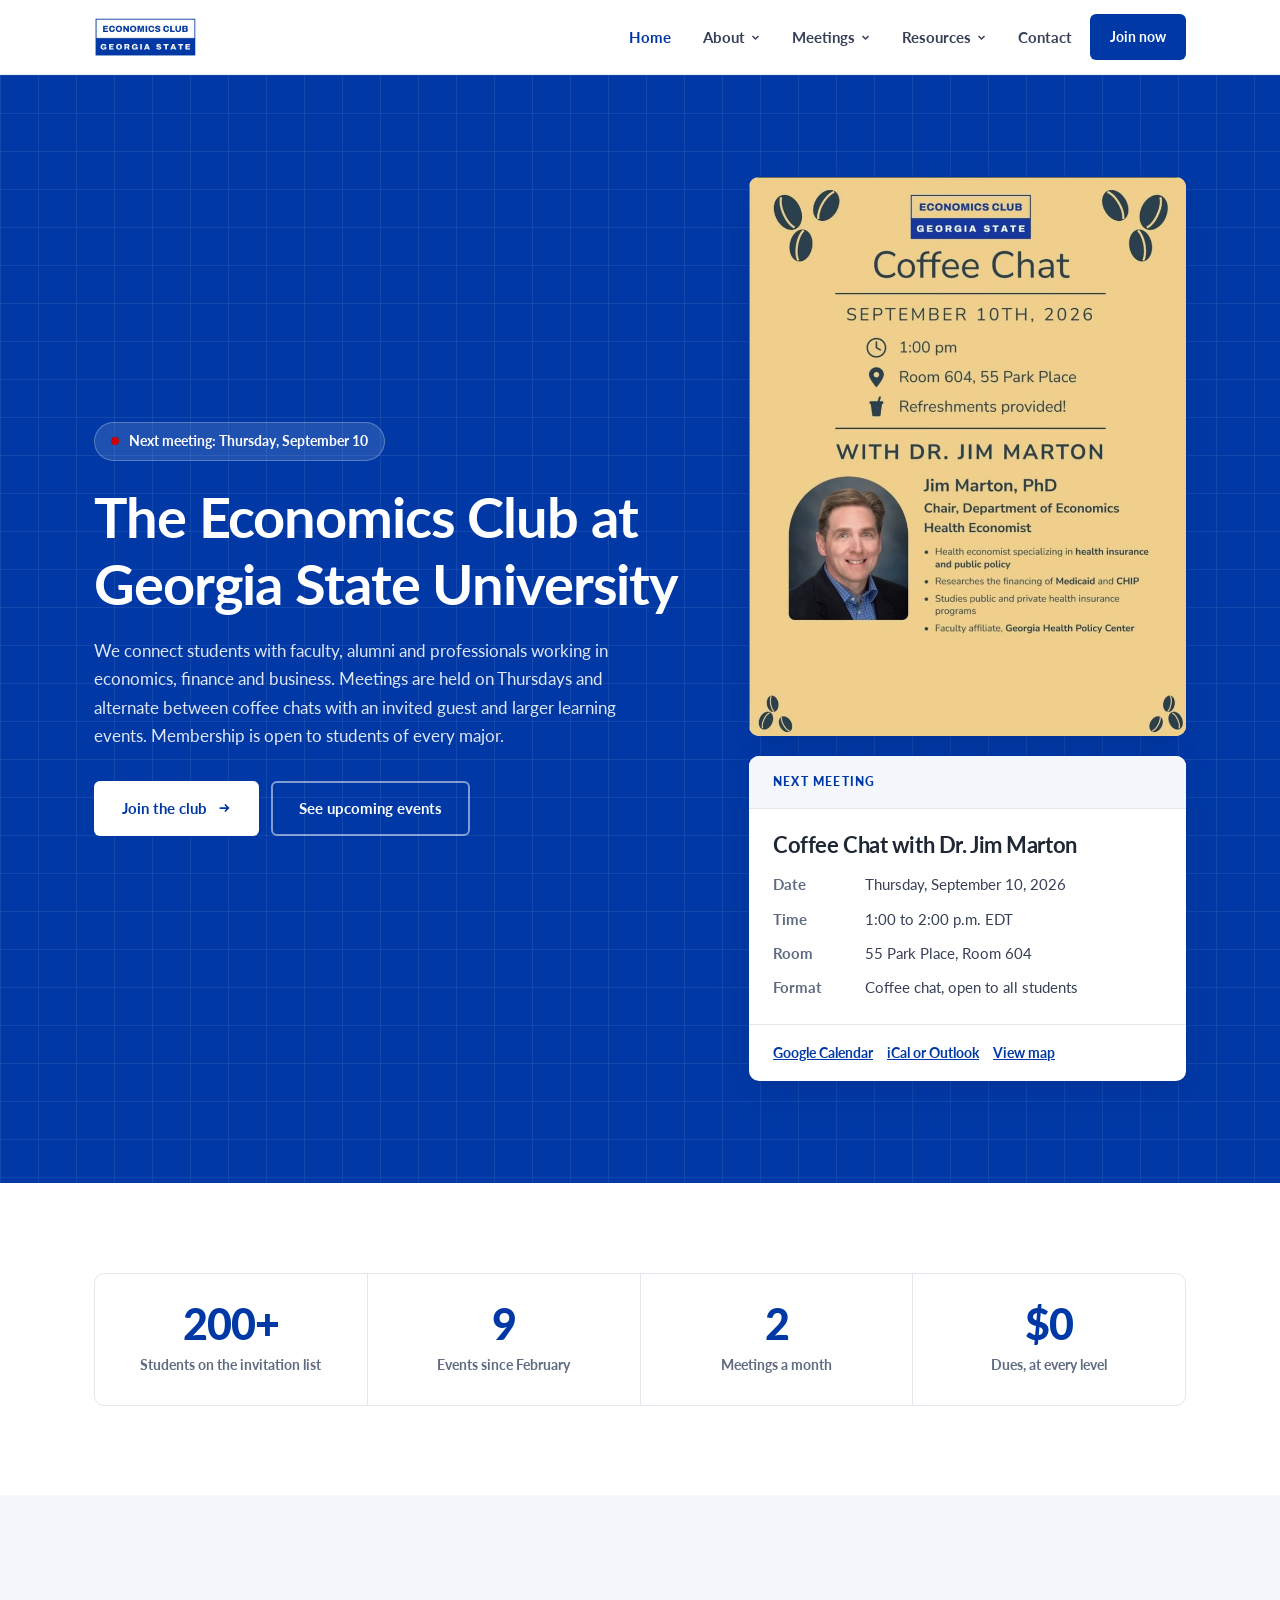
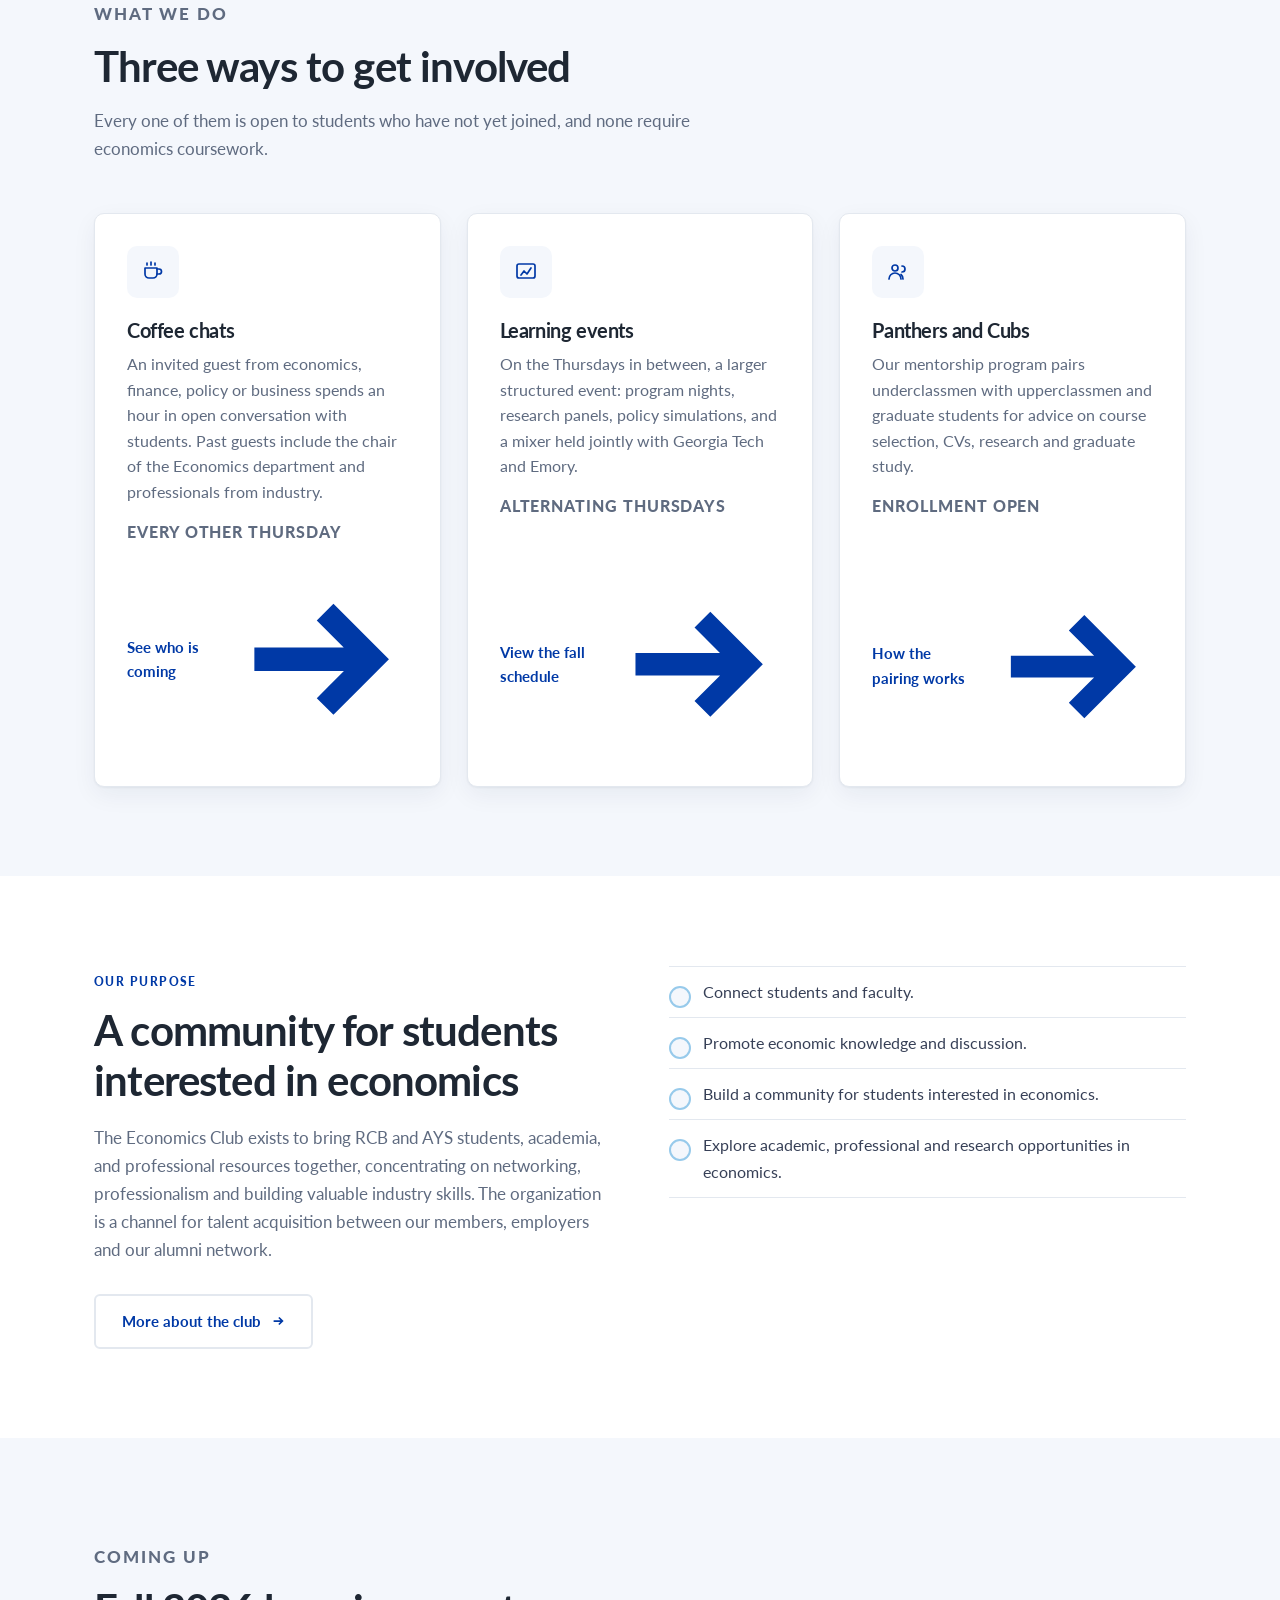
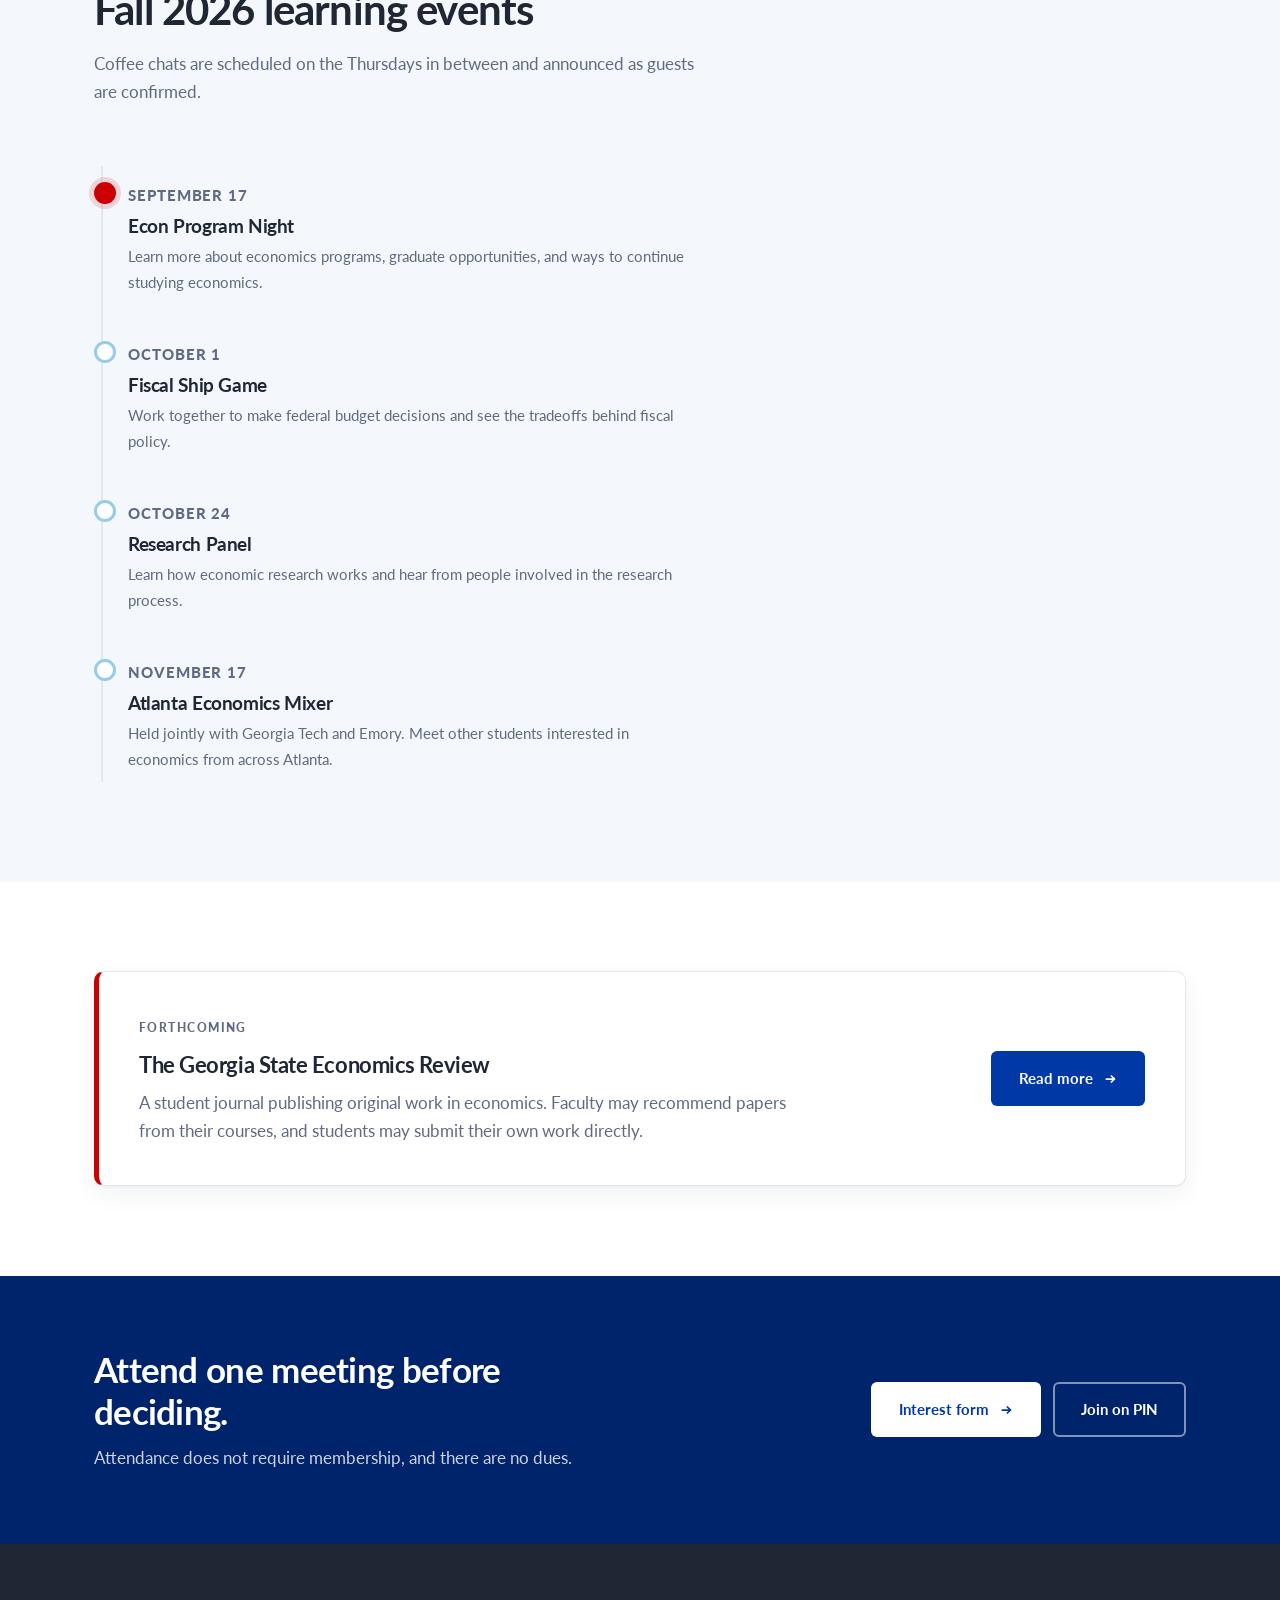
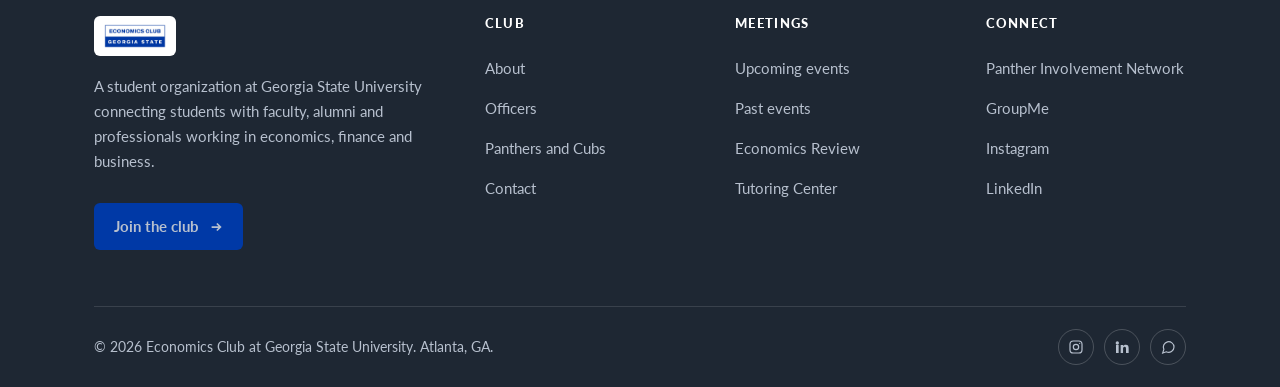
==== commit 40ee0e98: "Add files via upload" ====
--- a/index.html
+++ b/index.html
@@ -59,9 +59,28 @@
           <a class="btn btn--ghost" href="events.html">See upcoming events</a>
         </div>
       </div>
+      <div class="hero__stack">
       <figure class="flyer">
         <img src="[data-uri]" alt="Coffee Chat with Dr. Jim Marton, September 10 2026 at 1:00 pm, Room 604, 55 Park Place. Refreshments provided.">
       </figure>
+      <div class="mcard">
+        <p class="mcard__top">Next meeting</p>
+        <div class="mcard__body">
+          <h3>Coffee Chat with Dr. Jim Marton</h3>
+          <dl>
+            <dt>Date</dt><dd>Thursday, September 10, 2026</dd>
+            <dt>Time</dt><dd>1:00 to 2:00 p.m. EDT</dd>
+            <dt>Room</dt><dd>55 Park Place, Room 604</dd>
+            <dt>Format</dt><dd>Coffee chat, open to all students</dd>
+          </dl>
+        </div>
+        <div class="mcard__foot">
+          <a href="https://pin.gsu.edu/event/12666778/googlepublish">Google Calendar</a>
+          <a href="https://pin.gsu.edu/event/12666778.ics">iCal or Outlook</a>
+          <a href="https://www.google.com/maps/place/55%20Park%20Pl%20NE,%20Atlanta,%20Georgia">View map</a>
+        </div>
+      </div>
+      </div>
     </div>
   </section>
 
--- a/styles.css
+++ b/styles.css
@@ -98,6 +98,7 @@
 .mcard__foot{border-top:1px solid var(--line);padding:16px 24px;display:flex;flex-wrap:wrap;gap:14px;font-size:.9rem;font-weight:700}
 
 /* ---------- event flyer ---------- */
+.hero__stack{display:flex;flex-direction:column;gap:20px}
 .flyer{margin:0;border-radius:var(--radius);overflow:hidden;box-shadow:var(--shadow-lift);background:#fff;line-height:0}
 .flyer img{width:100%;height:auto}
 .split .flyer{margin-bottom:24px}
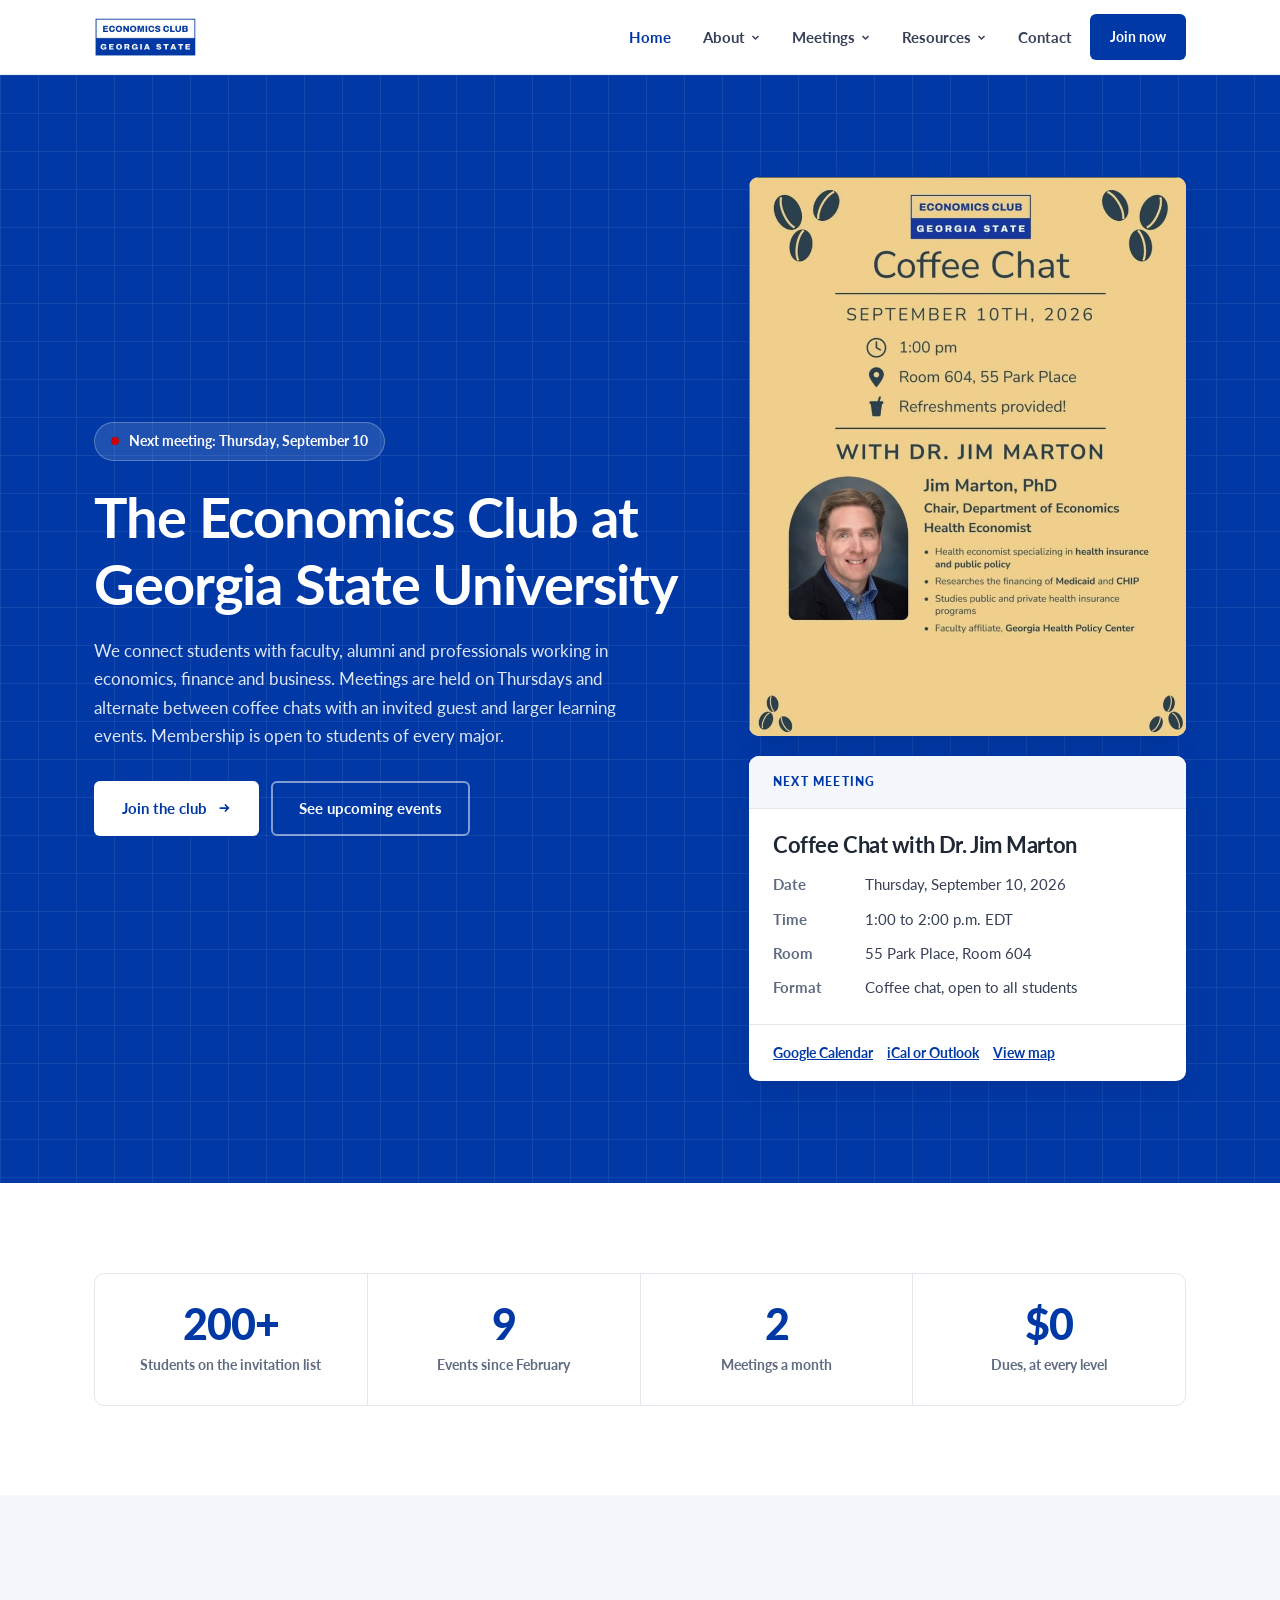
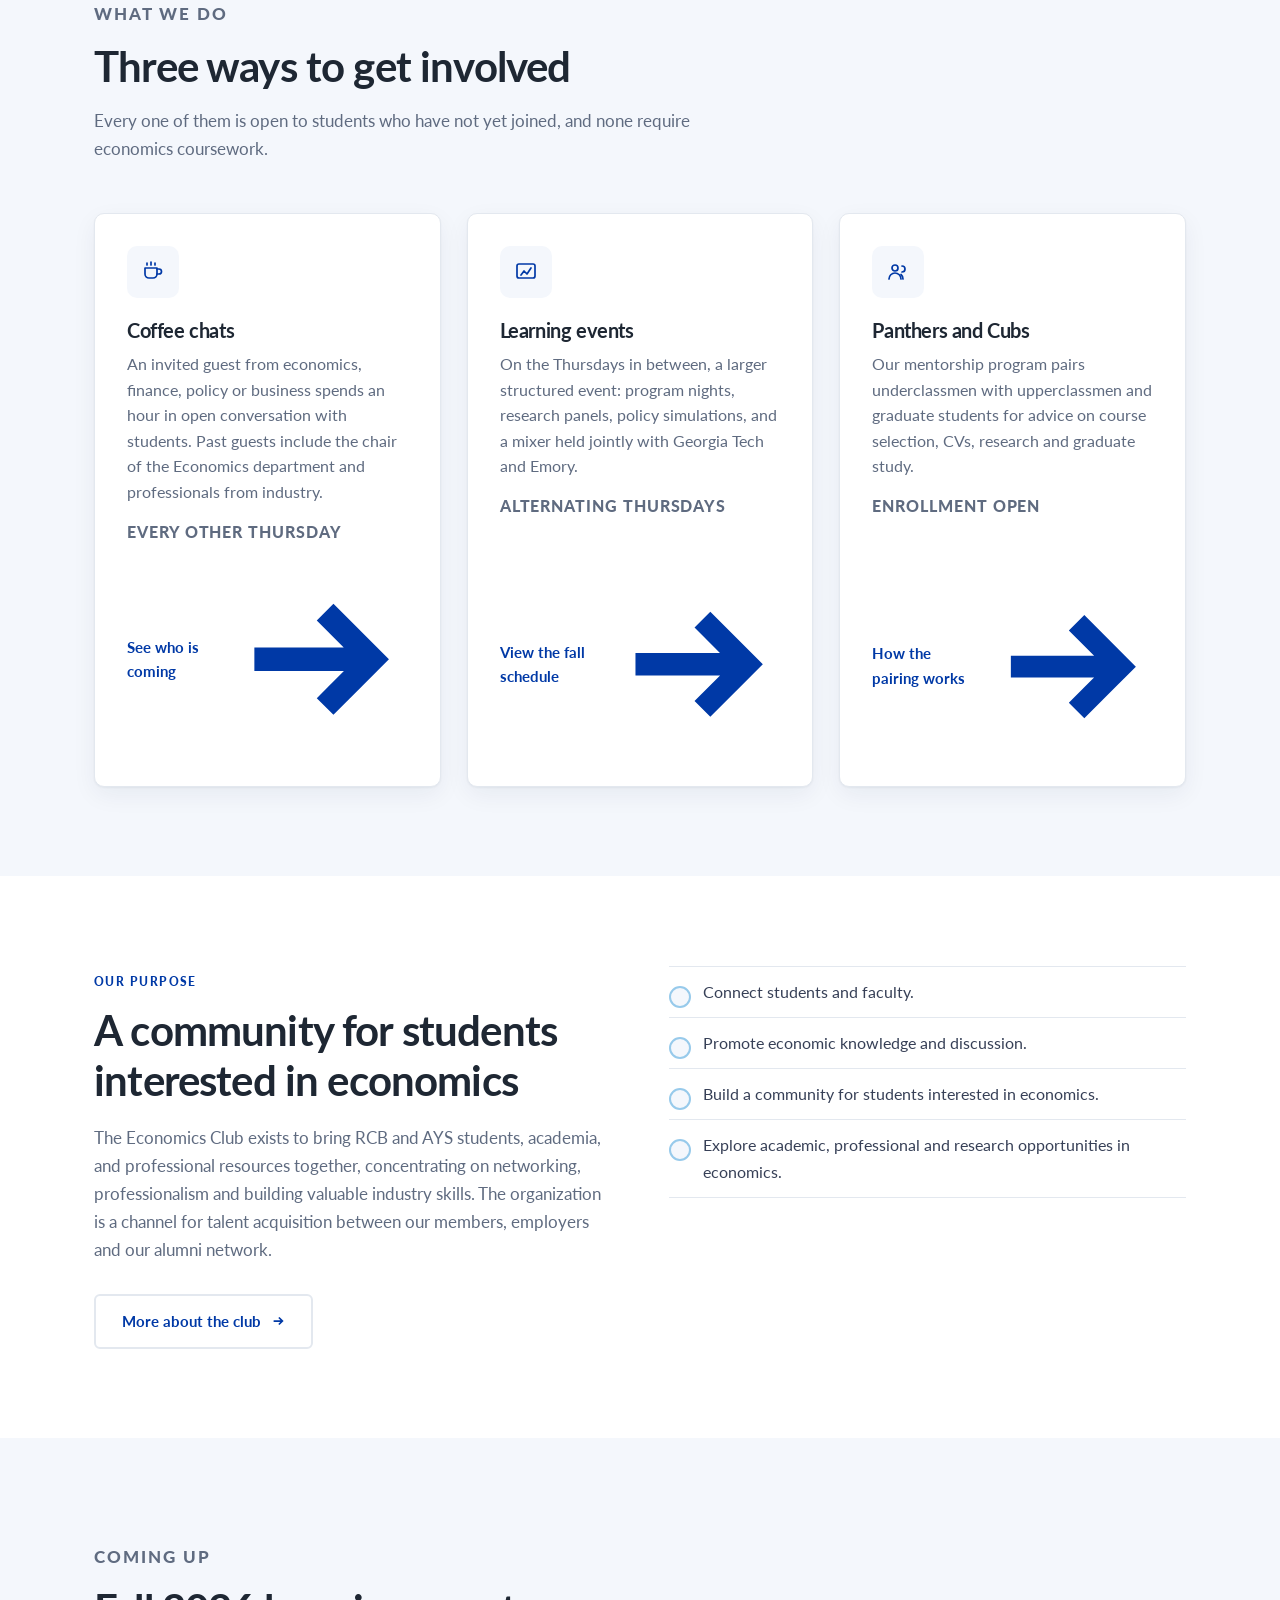
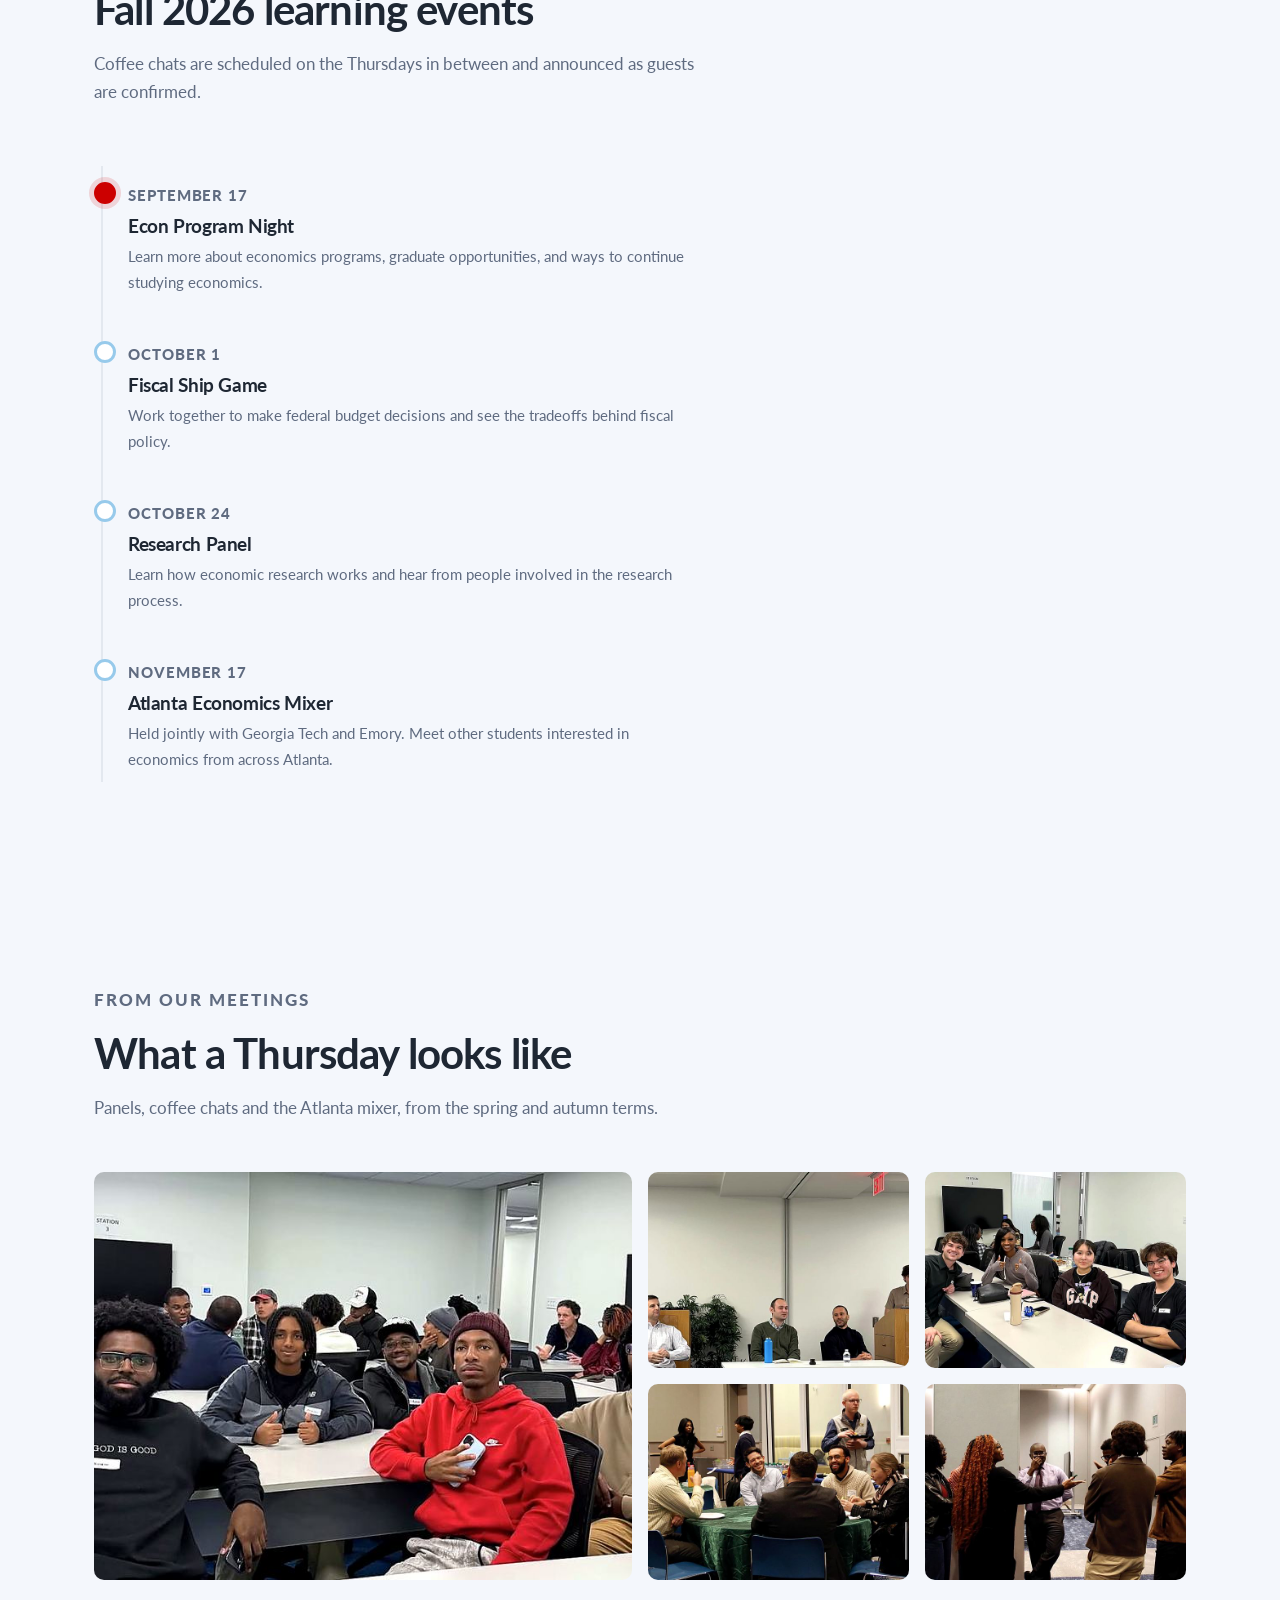
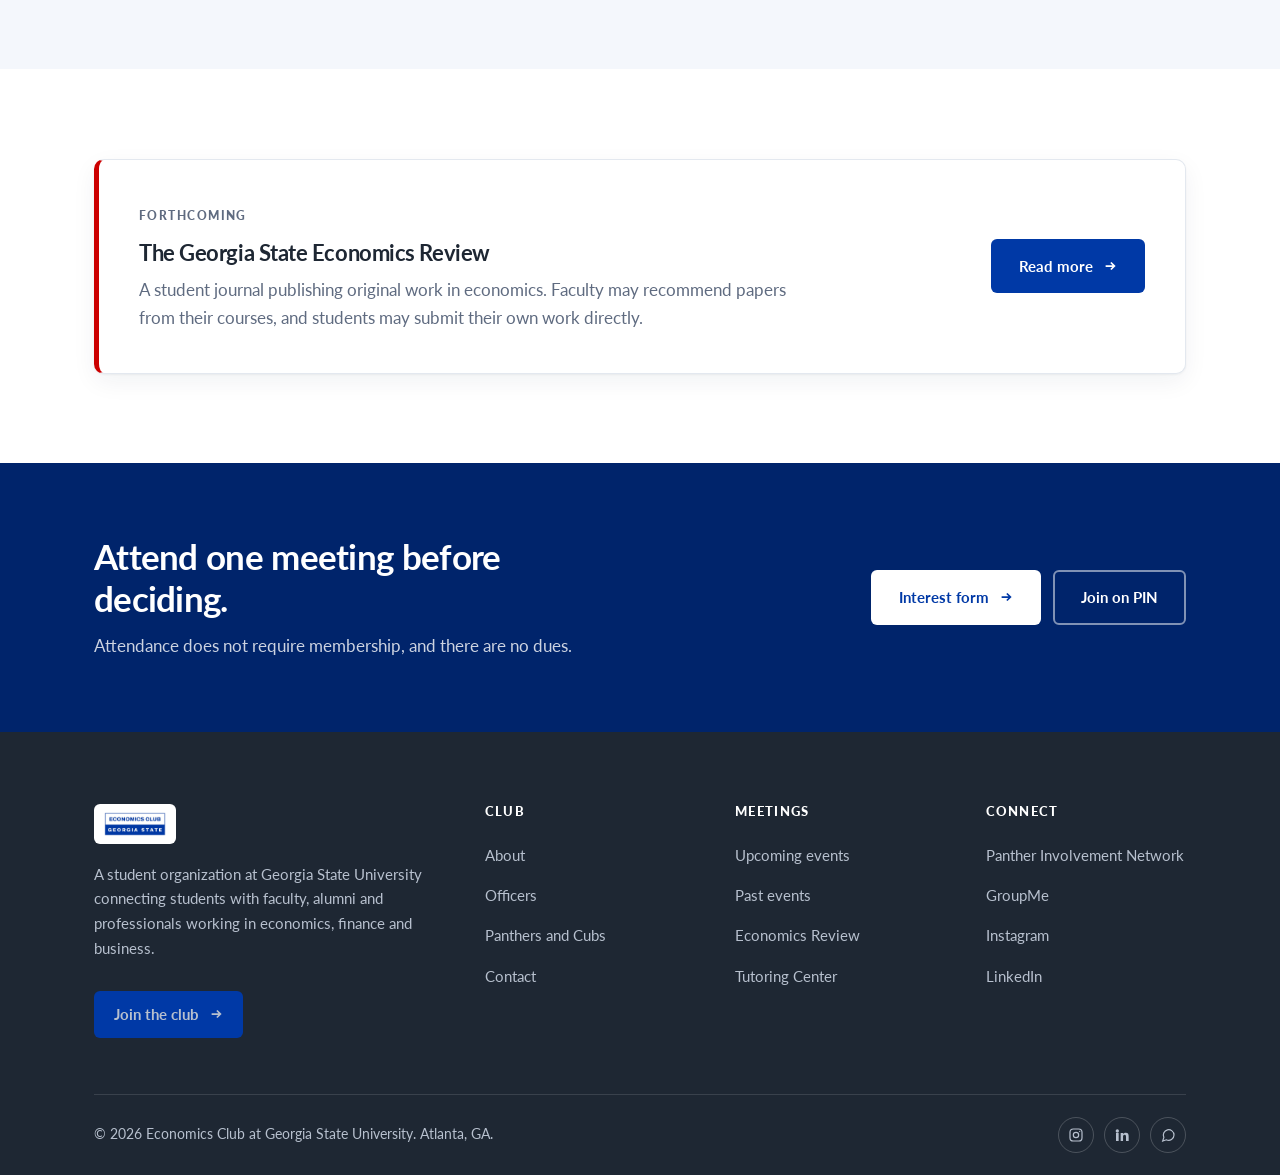
==== commit ec120d79: "Add files via upload" ====
--- a/index.html
+++ b/index.html
@@ -161,6 +161,23 @@
     </div>
   </section>
 
+
+  <section class="section section--tint">
+    <div class="wrap">
+      <div class="h-block">
+        <p class="eyebrow">From our meetings</p>
+        <h2>What a Thursday looks like</h2>
+        <p>Panels, coffee chats and the Atlanta mixer, from the spring and autumn terms.</p>
+      </div>
+      <div class="gallery">
+        <figure><img src="[data-uri]" alt="Students seated at a general body meeting" loading="lazy"></figure>
+        <figure><img src="[data-uri]" alt="A faculty panel speaking to members" loading="lazy"></figure>
+        <figure><img src="[data-uri]" alt="Members around a table before a meeting" loading="lazy"></figure>
+        <figure><img src="[data-uri]" alt="The Atlanta economics mixer with other universities" loading="lazy"></figure>
+        <figure><img src="[data-uri]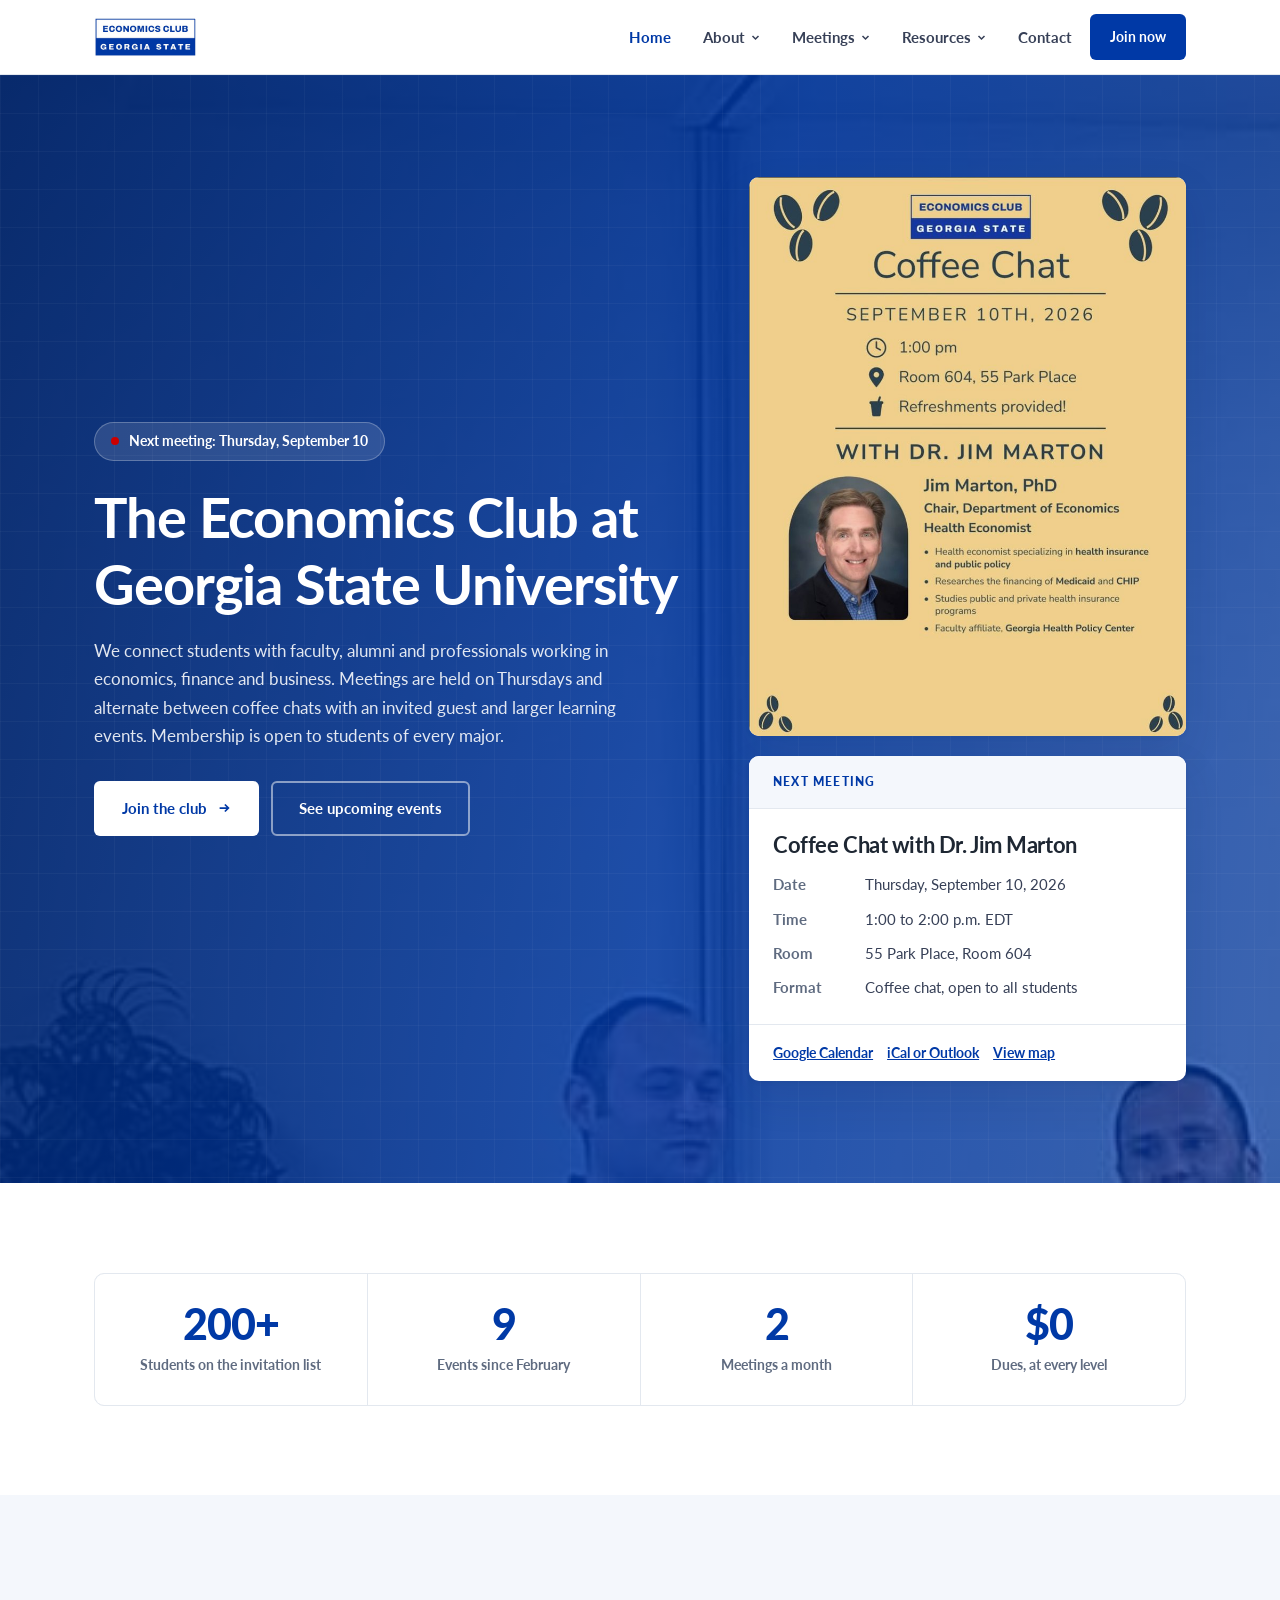
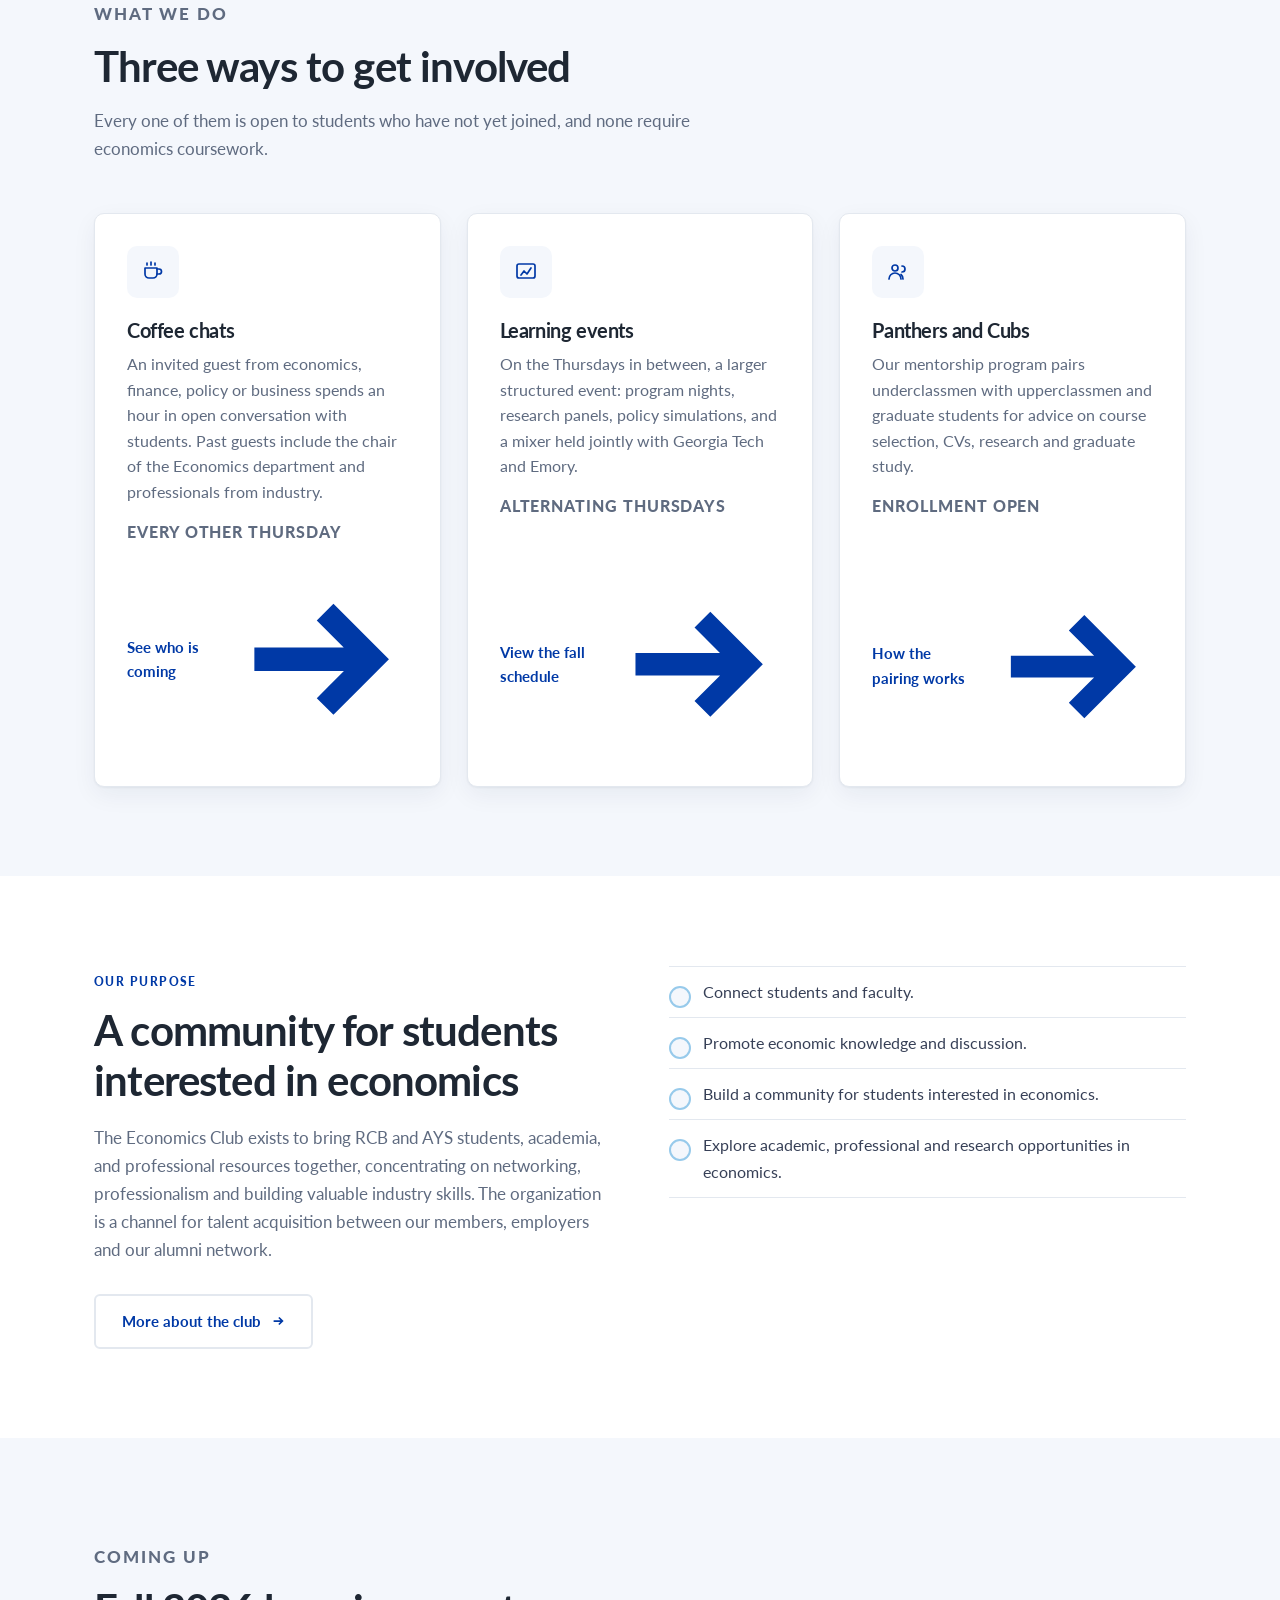
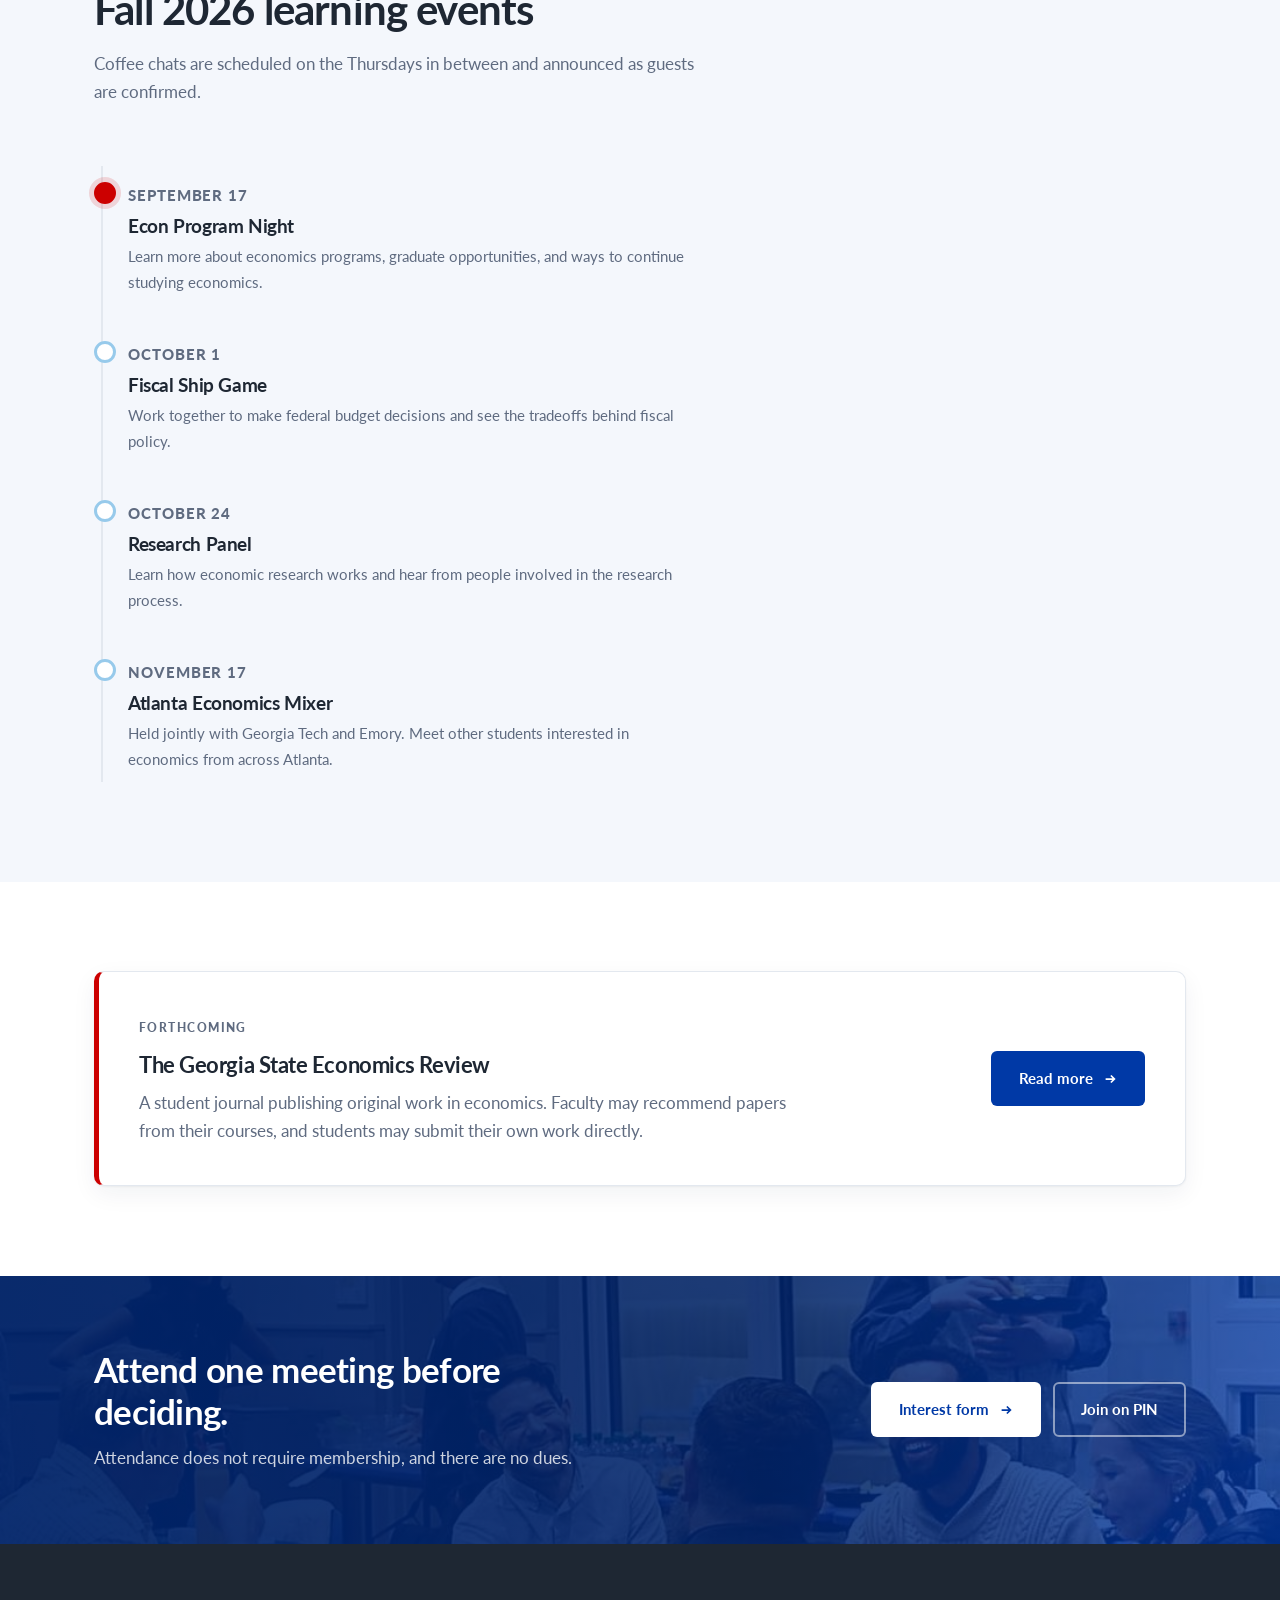
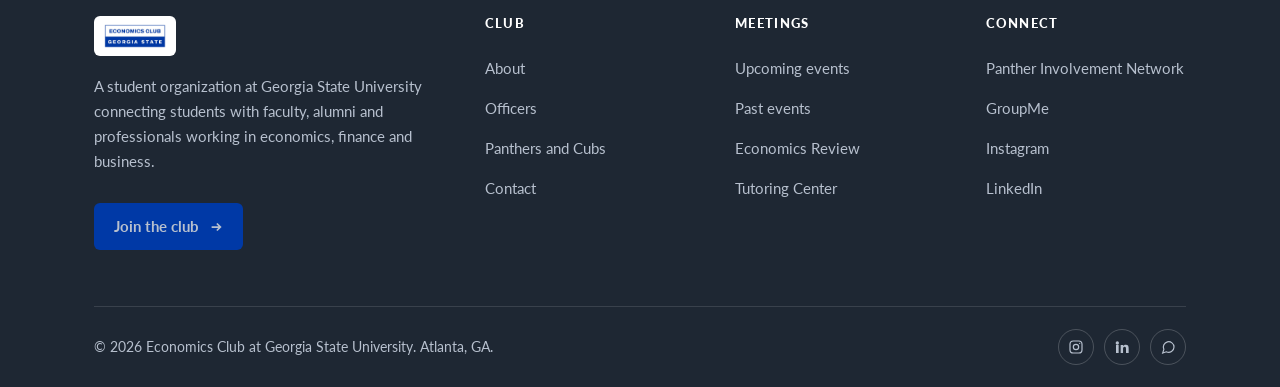
==== commit 01f88106: "Add files via upload" ====
--- a/index.html
+++ b/index.html
@@ -48,7 +48,7 @@
   </div>
 </header>
 <main id="main">
-  <section class="hero">
+  <section class="hero hero--photo" style="background-image:url([data-uri])">
     <div class="wrap hero__grid">
       <div>
         <p class="hero__flag"><i></i> Next meeting: Thursday, September 10</p>
@@ -162,22 +162,6 @@
   </section>
 
 
-  <section class="section section--tint">
-    <div class="wrap">
-      <div class="h-block">
-        <p class="eyebrow">From our meetings</p>
-        <h2>What a Thursday looks like</h2>
-        <p>Panels, coffee chats and the Atlanta mixer, from the spring and autumn terms.</p>
-      </div>
-      <div class="gallery">
-        <figure><img src="[data-uri]" alt="Students seated at a general body meeting" loading="lazy"></figure>
-        <figure><img src="[data-uri]" alt="A faculty panel speaking to members" loading="lazy"></figure>
-        <figure><img src="[data-uri]" alt="Members around a table before a meeting" loading="lazy"></figure>
-        <figure><img src="[data-uri]" alt="The Atlanta economics mixer with other universities" loading="lazy"></figure>
-        <figure><img src="[data-uri]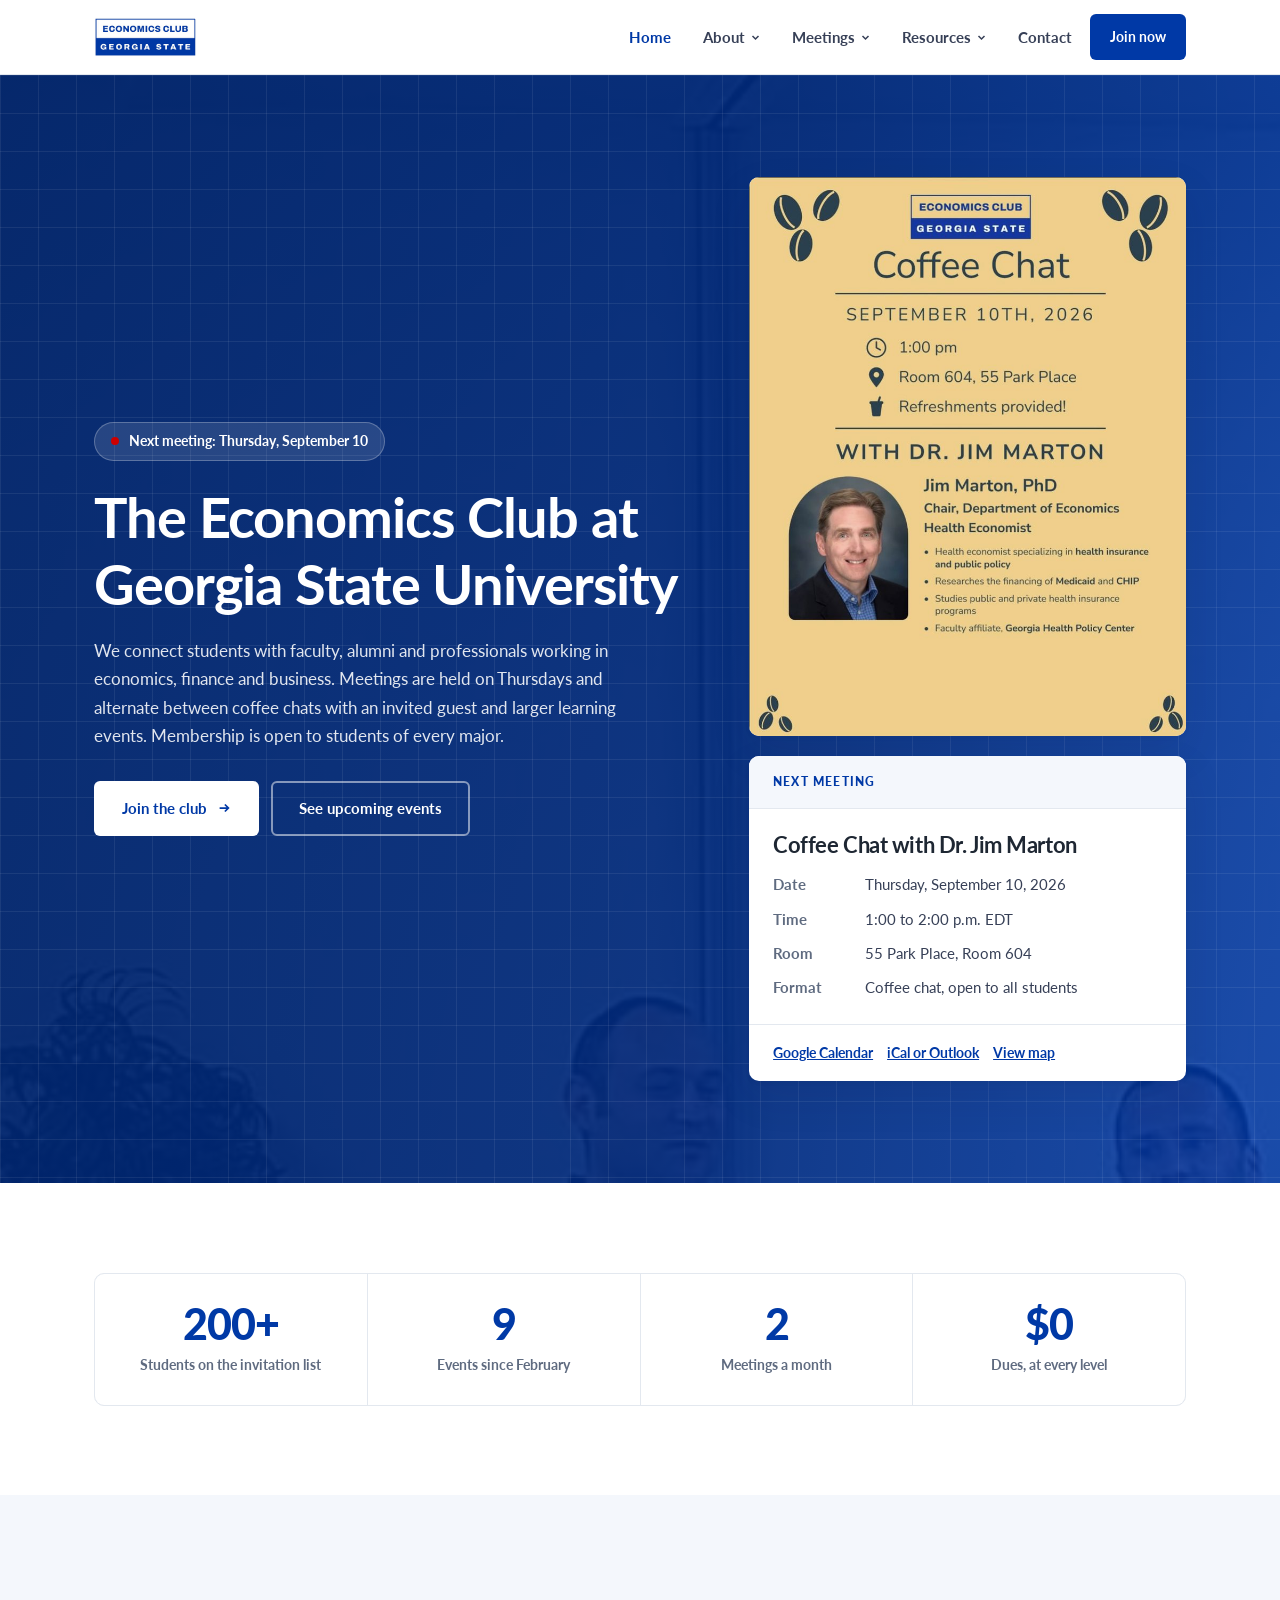
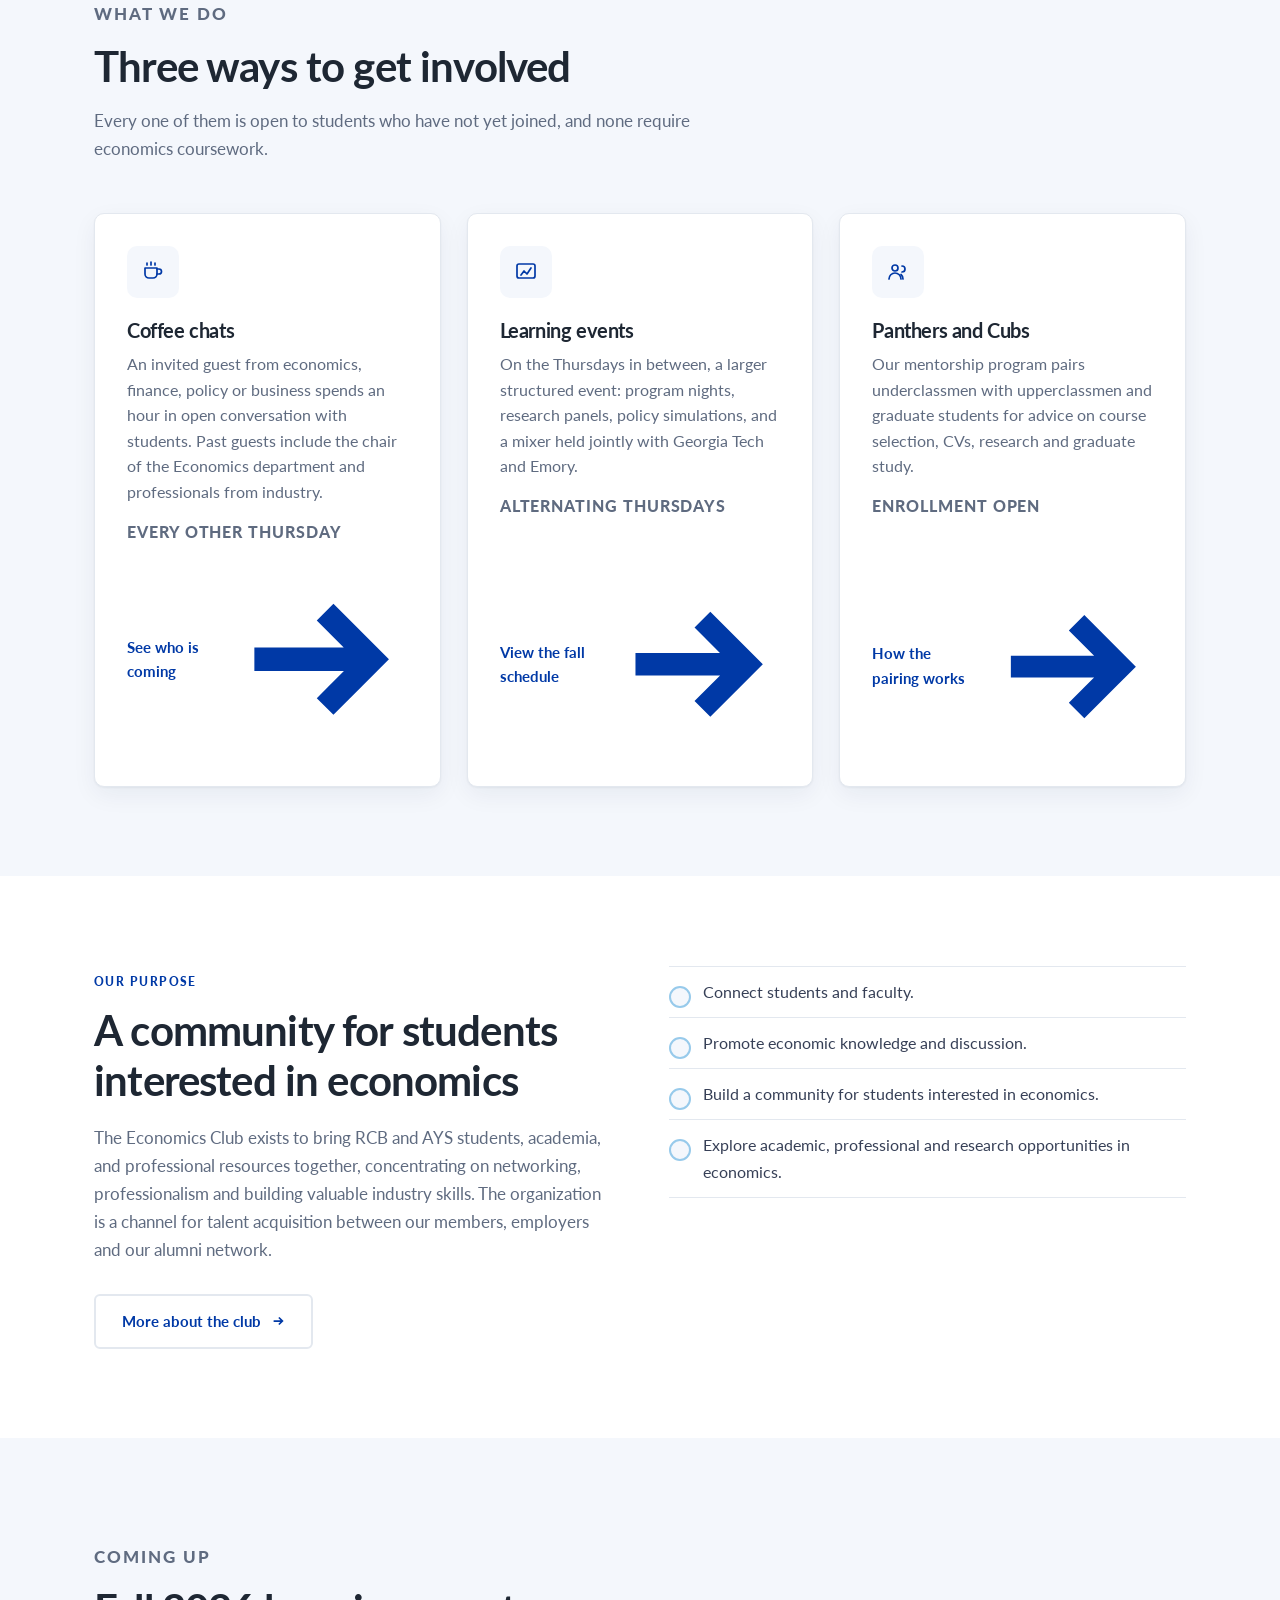
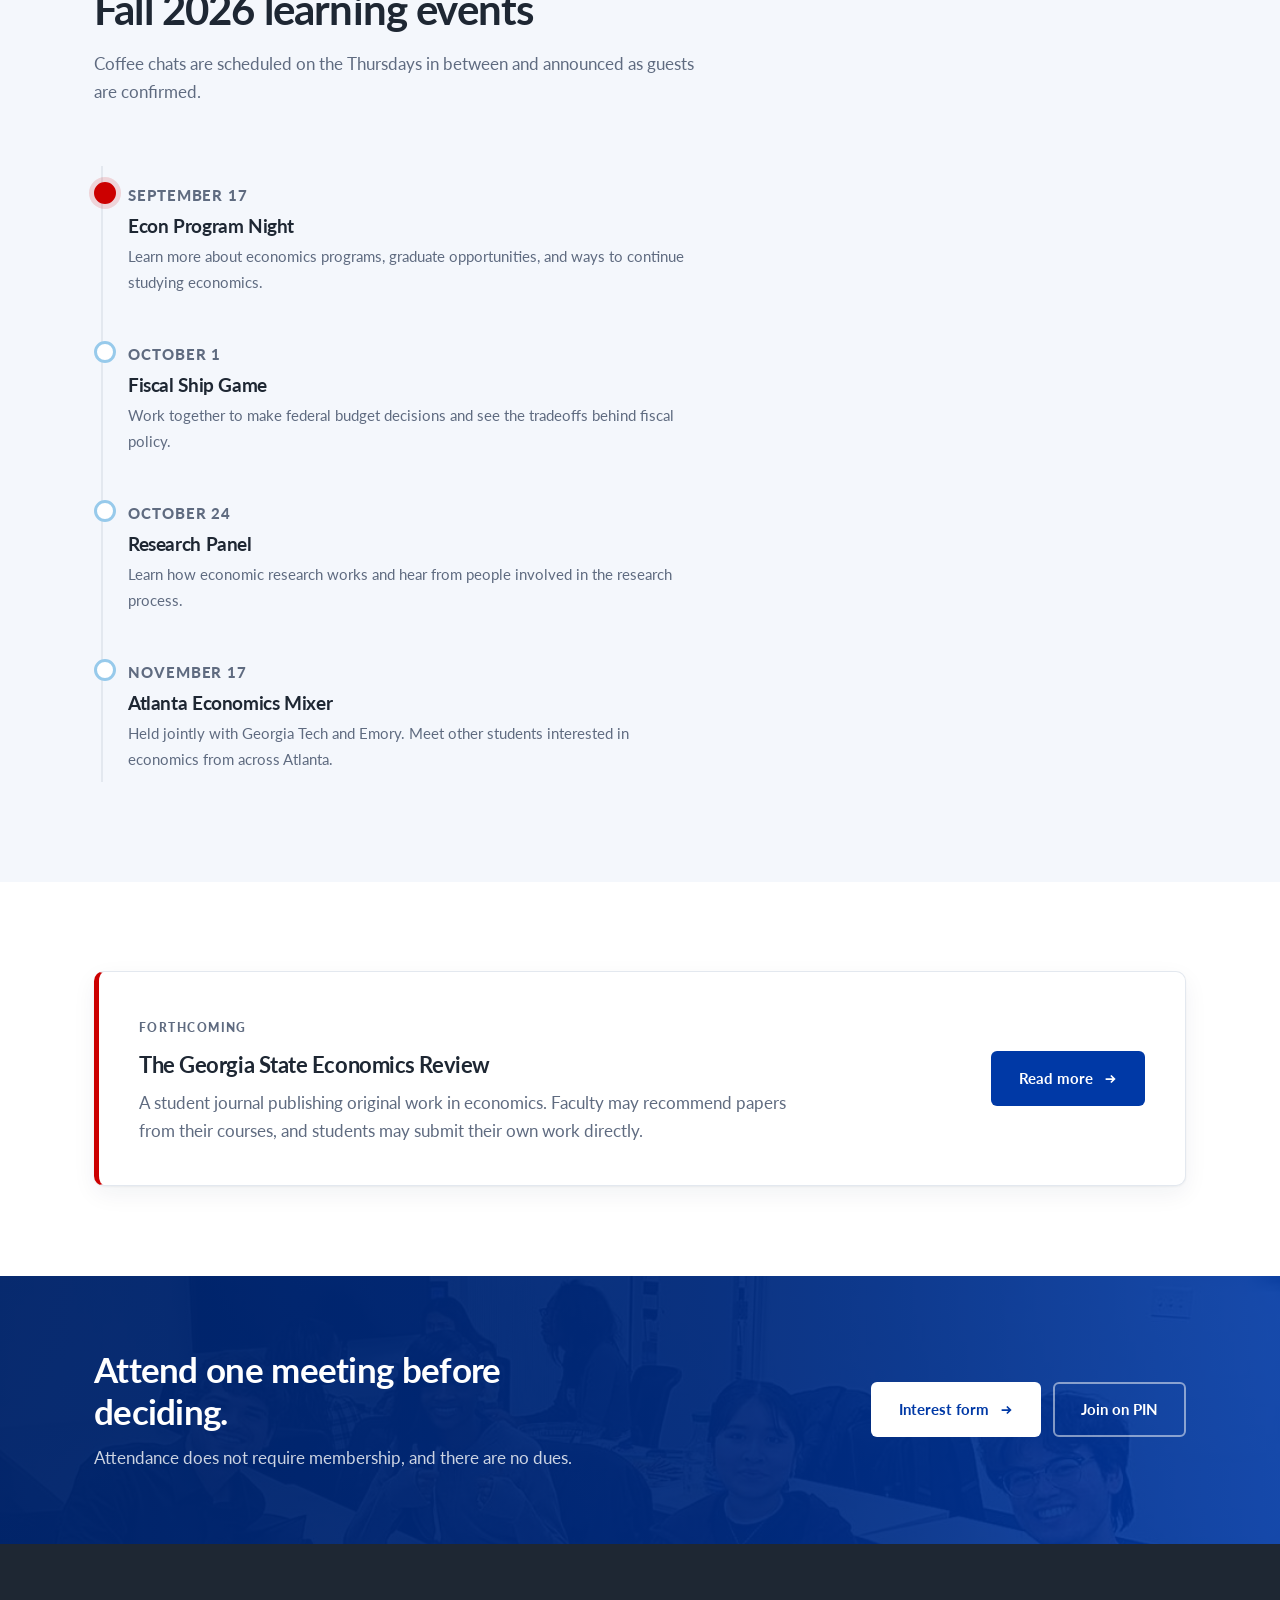
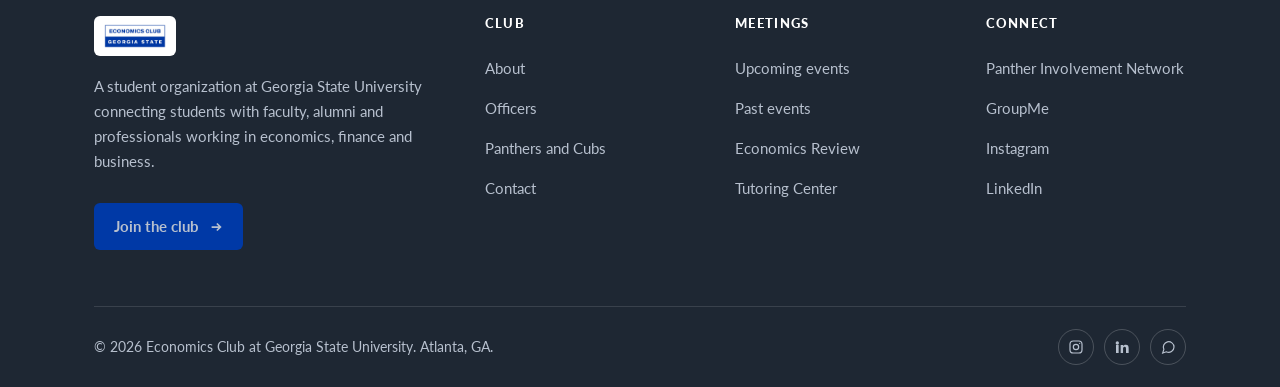
==== commit a304fc71: "Add files via upload" ====
--- a/index.html
+++ b/index.html
@@ -48,7 +48,7 @@
   </div>
 </header>
 <main id="main">
-  <section class="hero hero--photo" style="background-image:url([data-uri])">
+  <section class="hero" style="background-image:linear-gradient(100deg,rgba(0,36,107,.96) 0%,rgba(0,42,125,.93) 55%,rgba(0,57,166,.88) 100%),url([data-uri]);background-size:cover;background-position:center 35%;background-repeat:no-repeat">
     <div class="wrap hero__grid">
       <div>
         <p class="hero__flag"><i></i> Next meeting: Thursday, September 10</p>
@@ -174,7 +174,7 @@
       </div>
     </div>
   </section>
-  <section class="cta cta--photo" style="background-image:url([data-uri])">
+  <section class="cta" style="background-image:linear-gradient(90deg,rgba(0,36,107,.97) 0%,rgba(0,42,125,.95) 55%,rgba(0,57,166,.90) 100%),url([data-uri]);background-size:cover;background-position:center 35%;background-repeat:no-repeat">
     <div class="wrap">
       <div>
         <h2>Attend one meeting before deciding.</h2>
--- a/styles.css
+++ b/styles.css
@@ -97,11 +97,6 @@
 .mcard dd{margin:0}
 .mcard__foot{border-top:1px solid var(--line);padding:16px 24px;display:flex;flex-wrap:wrap;gap:14px;font-size:.9rem;font-weight:700}
 
-/* ---------- photo-backed page header ---------- */
-.hero--photo{background-size:cover;background-position:center}
-.hero--photo::before{content:"";position:absolute;inset:0;background:linear-gradient(100deg,rgba(0,36,107,.94) 0%,rgba(0,57,166,.86) 55%,rgba(0,57,166,.72) 100%)}
-.hero--photo::after{opacity:.5}
-
 /* ---------- event flyer ---------- */
 .hero__stack{display:flex;flex-direction:column;gap:20px}
 .flyer{margin:0;border-radius:var(--radius);overflow:hidden;box-shadow:var(--shadow-lift);background:#fff;line-height:0}
@@ -184,8 +179,6 @@
 
 /* ---------- cta band ---------- */
 .cta{background:var(--blue-dark);color:#fff;position:relative;overflow:hidden}
-.cta--photo{background-size:cover;background-position:center 40%}
-.cta--photo::before{content:"";position:absolute;inset:0;background:linear-gradient(90deg,rgba(0,36,107,.95) 0%,rgba(0,36,107,.88) 60%,rgba(0,57,166,.78) 100%)}
 .cta .wrap{position:relative;z-index:1}
 .cta .wrap{display:flex;flex-wrap:wrap;gap:30px;align-items:center;justify-content:space-between;padding-block:clamp(44px,6vw,72px)}
 .cta h2{color:#fff;font-size:clamp(1.6rem,3vw,2.2rem);max-width:24ch}
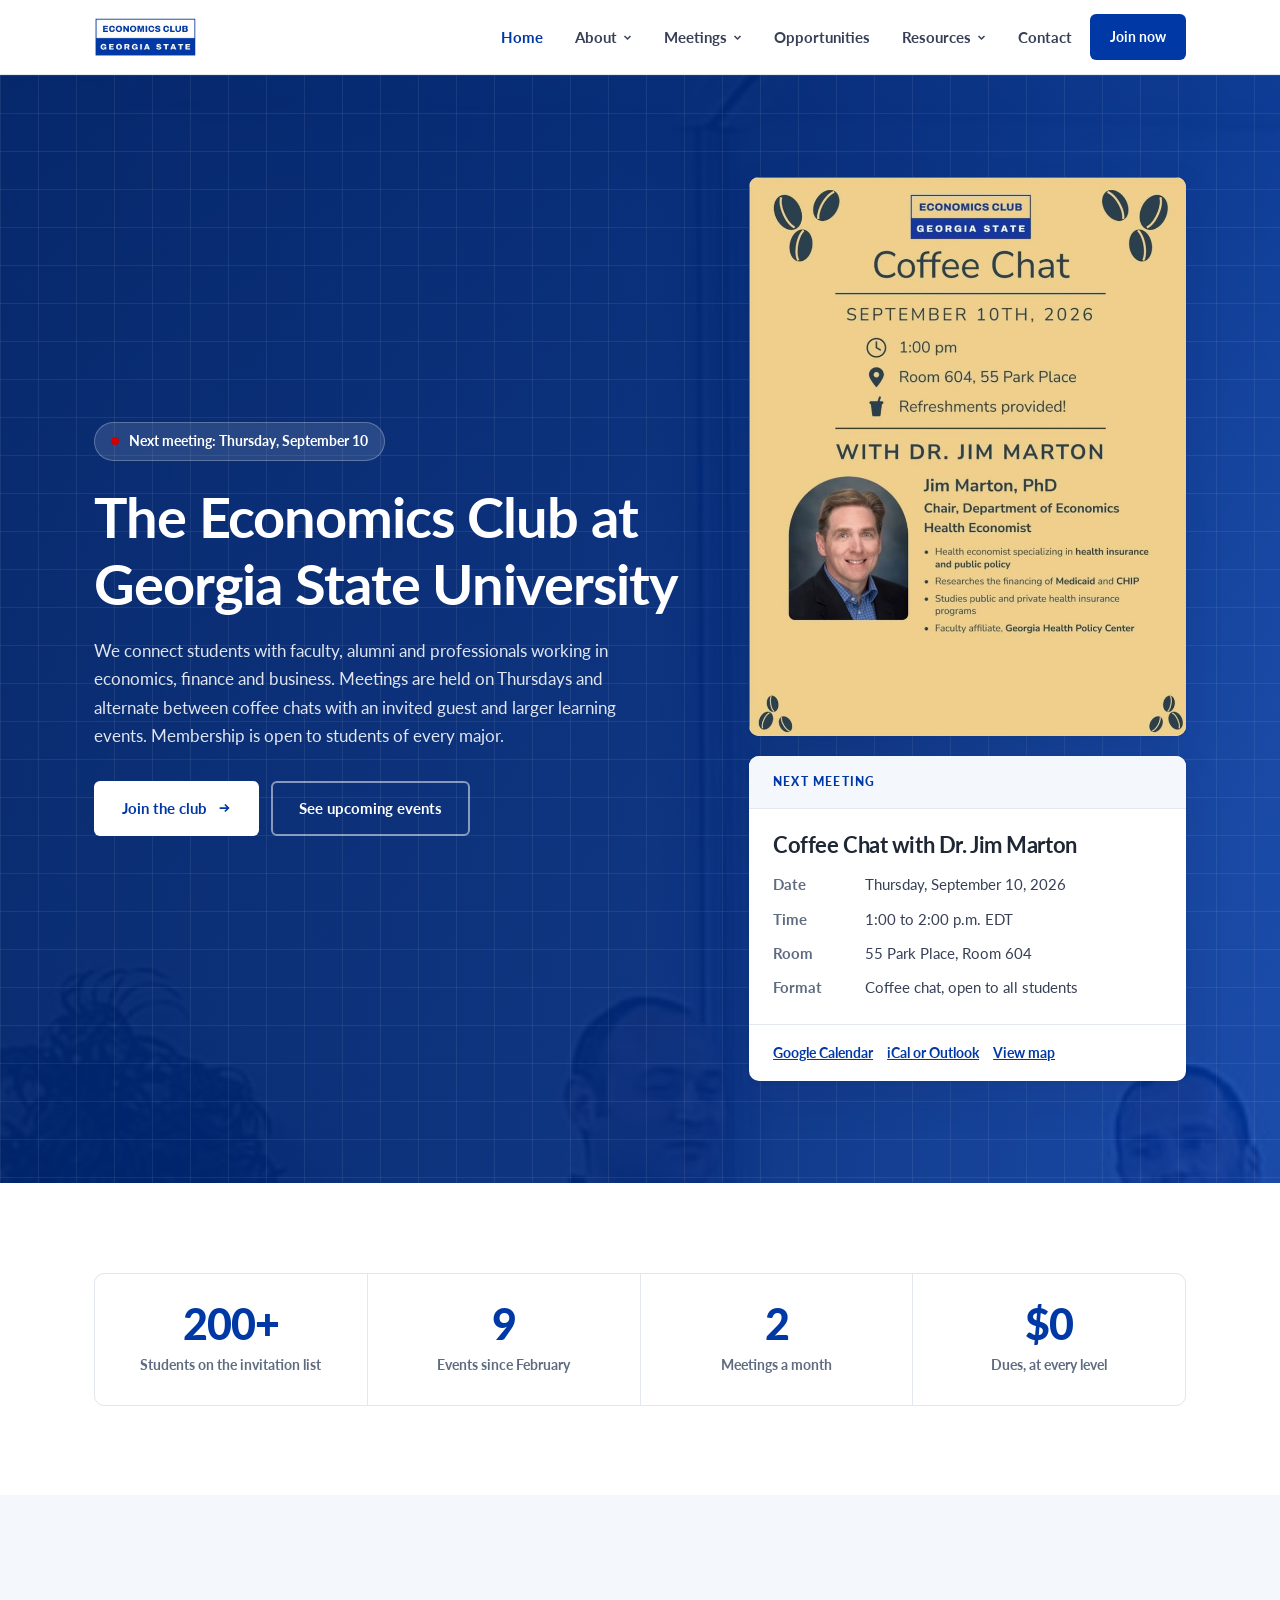
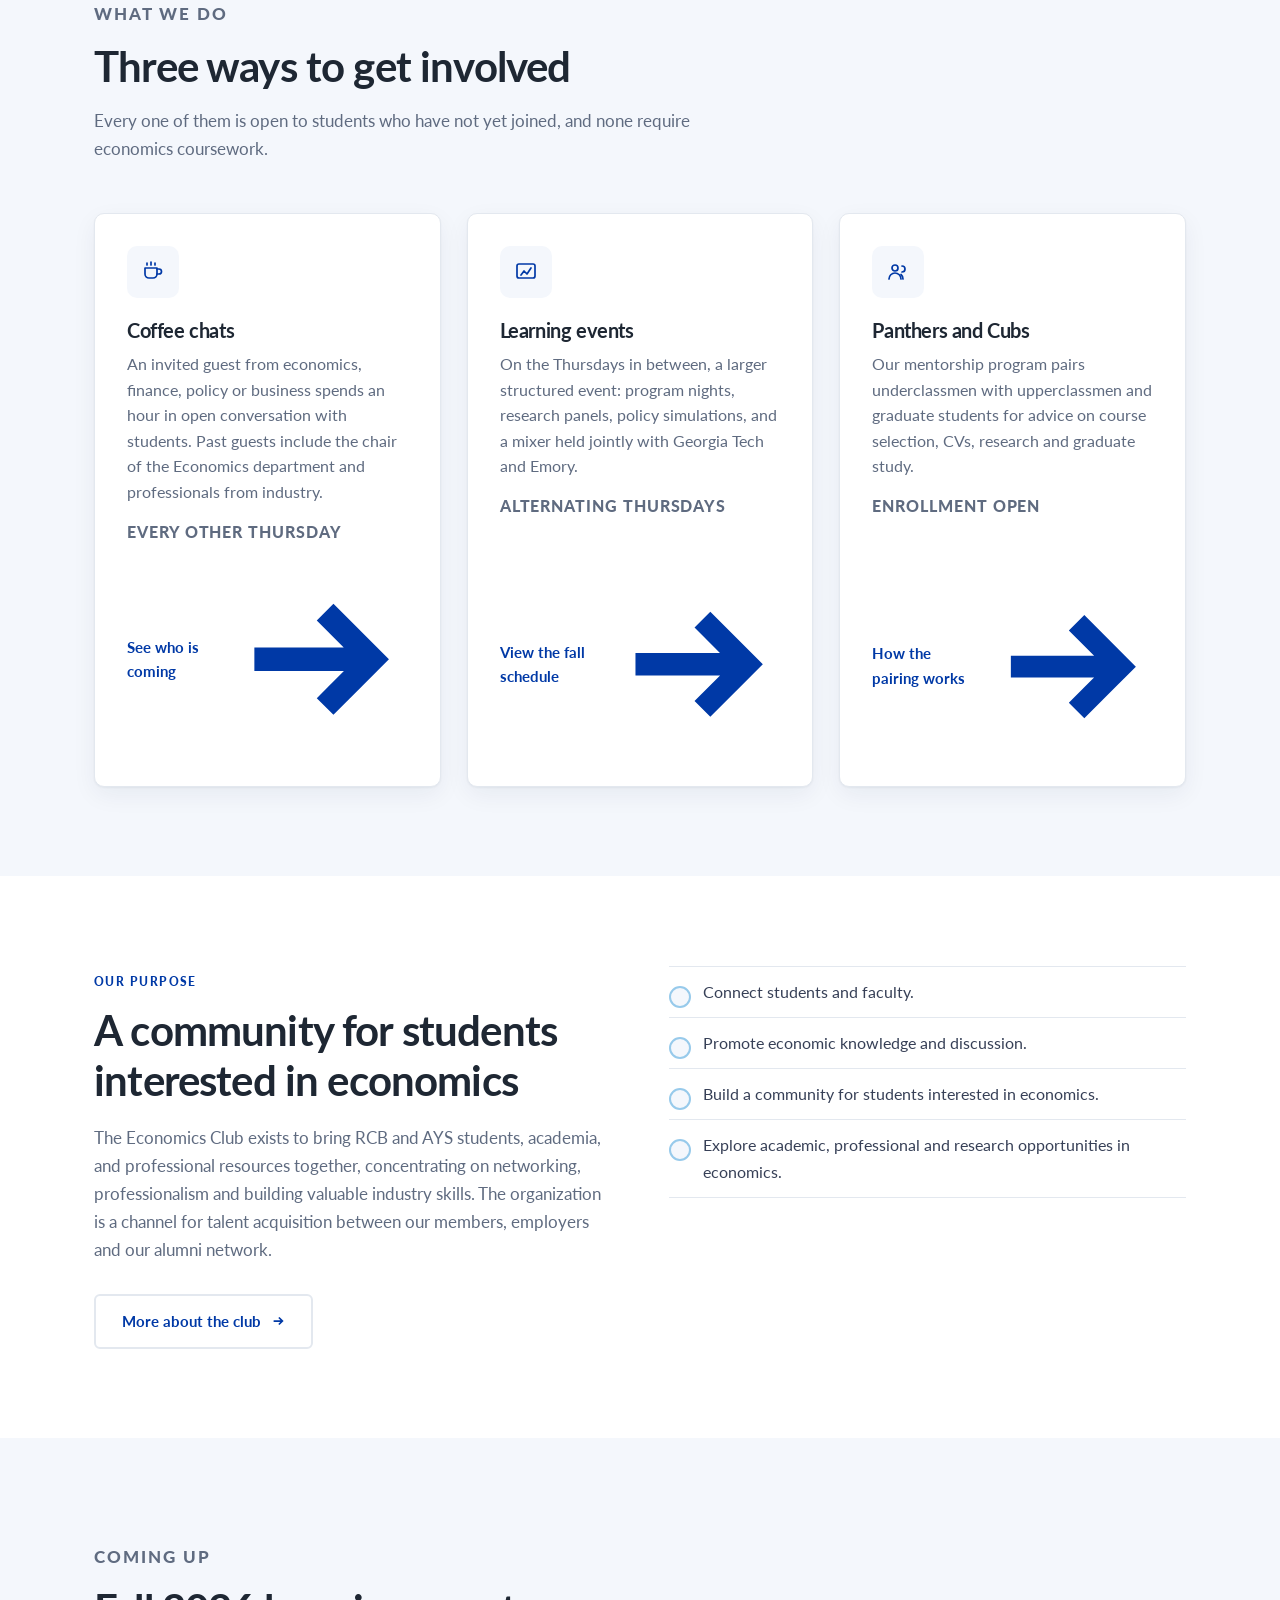
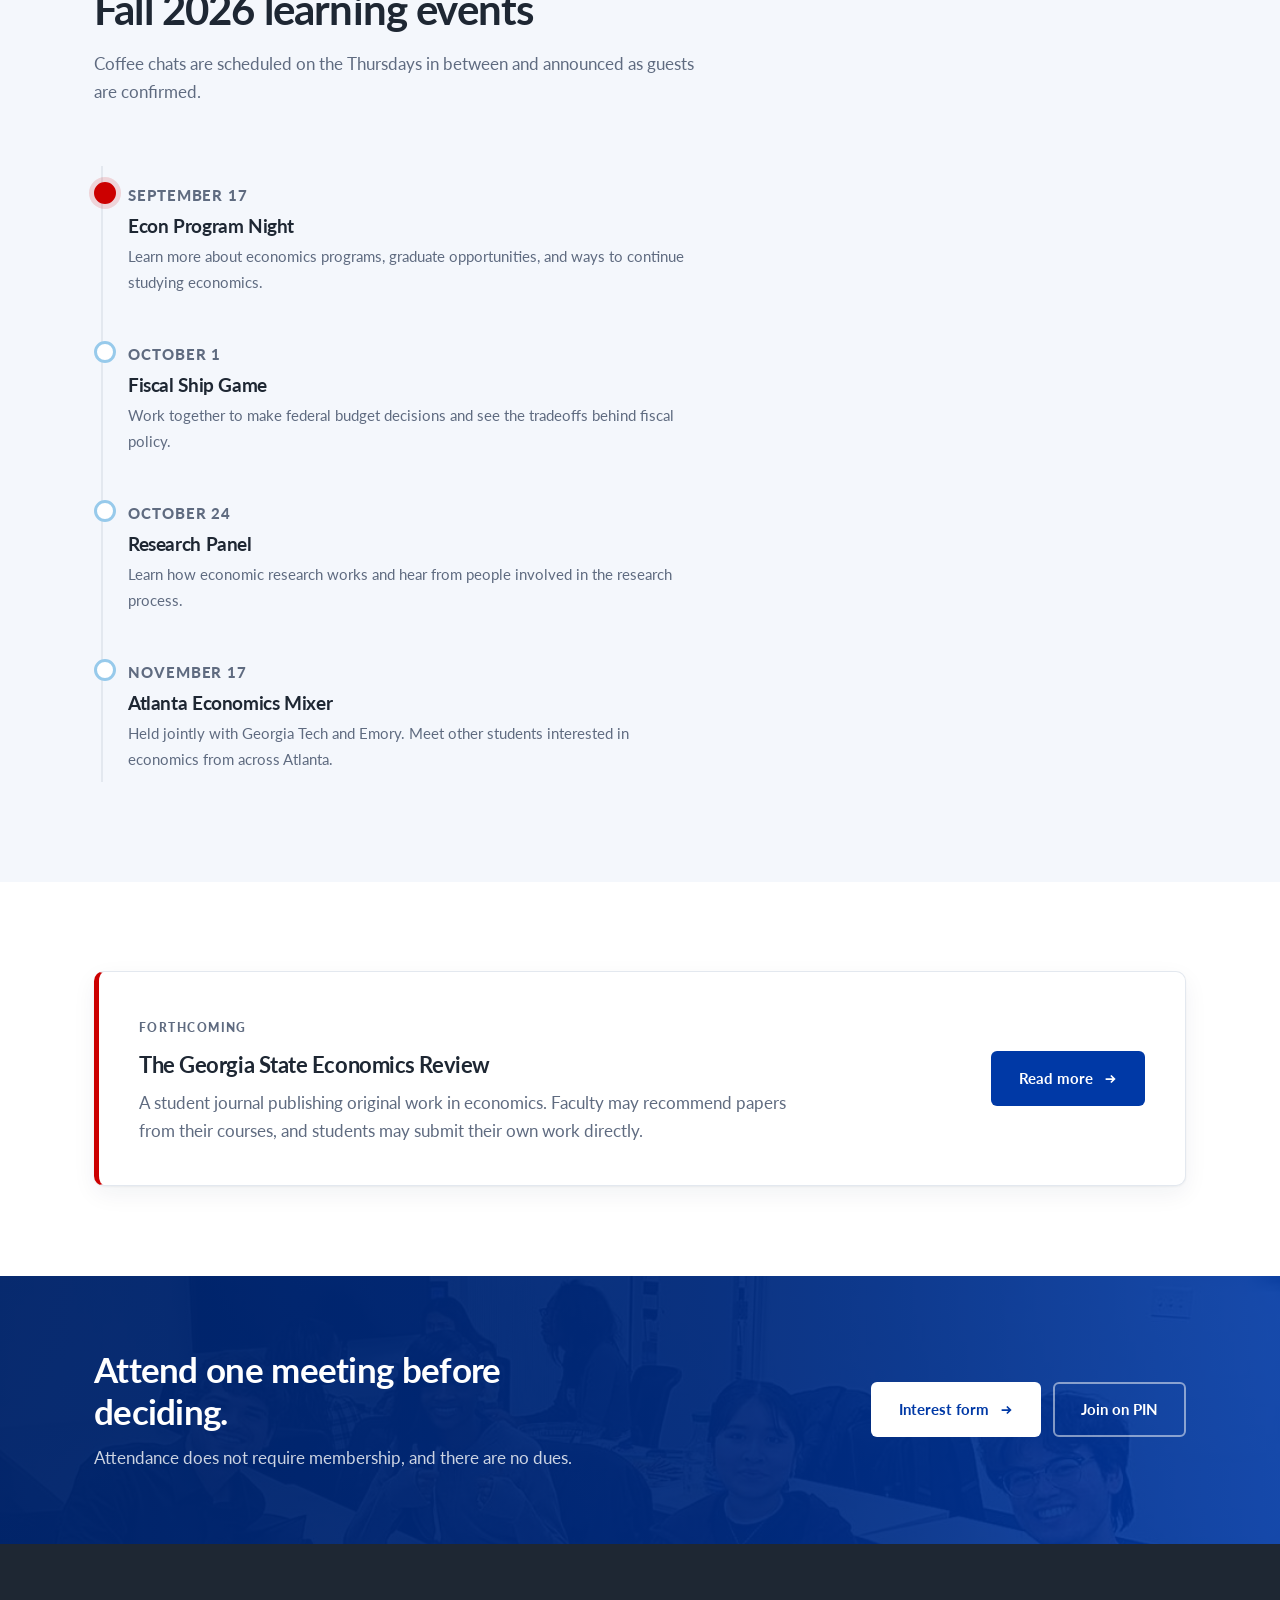
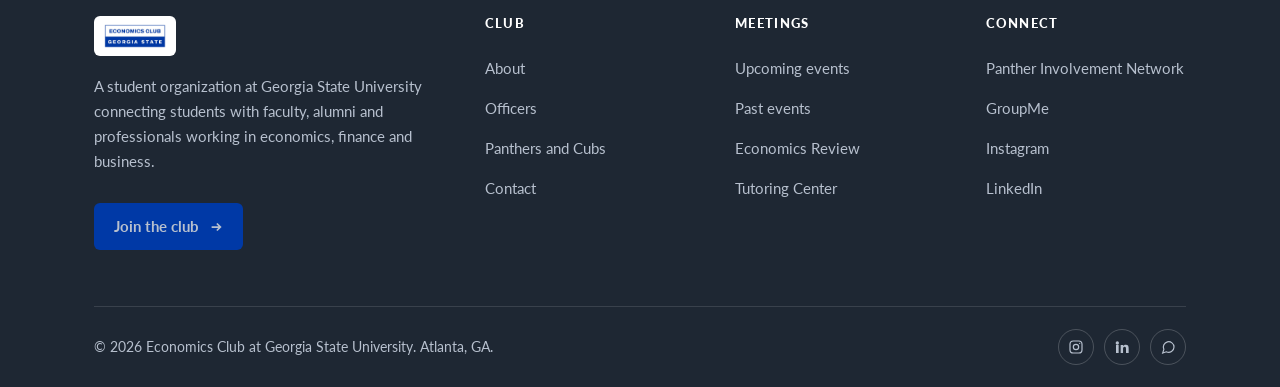
==== commit 7e4338c7: "Add files via upload" ====
--- a/index.html
+++ b/index.html
@@ -34,6 +34,7 @@
             <a href="events.html#past"><b>Past Events</b><span>A record of recent meetings</span></a>
           </div>
         </div>
+        <a class="nav__link" href="opportunities.html">Opportunities</a>
         <div class="nav__group">
           <button class="nav__link" type="button" aria-expanded="false">Resources <svg viewBox="0 0 12 12" fill="none" stroke="currentColor" stroke-width="2" aria-hidden="true"><path d="M2 4l4 4 4-4"/></svg></button>
           <div class="nav__menu">
--- a/styles.css
+++ b/styles.css
@@ -176,6 +176,11 @@
 .log__tag{justify-self:start;font-size:.76rem;font-weight:900;letter-spacing:.06em;text-transform:uppercase;color:var(--blue);background:rgba(0,57,166,.08);padding:5px 11px;border-radius:100px}
 .log__tag--chat{color:var(--blue-cool);background:rgba(0,113,206,.1)}
 .log__tag--panel{color:var(--red);background:rgba(204,0,0,.08)}
+.log--links li{grid-template-columns:150px 1fr 110px}
+.log__time{font-weight:400;color:var(--muted);font-size:.83rem}
+.log__where{font-weight:400;color:var(--muted);font-size:.88rem}
+.log__go{justify-self:end;font-weight:700;font-size:.9rem;text-decoration:none;white-space:nowrap}
+.log__go:hover{text-decoration:underline}
 
 /* ---------- cta band ---------- */
 .cta{background:var(--blue-dark);color:#fff;position:relative;overflow:hidden}
@@ -206,9 +211,11 @@
   .stats{grid-template-columns:repeat(2,1fr)}
   .foot__grid{grid-template-columns:1fr 1fr}
   .log li{grid-template-columns:110px 1fr;row-gap:6px}
+  .log--links li{grid-template-columns:110px 1fr}
+  .log__go{justify-self:start;grid-column:2}
   .log__tag{grid-column:2}
 }
-@media (max-width:720px){
+@media (max-width:940px){
   body{font-size:16px}
   .nav__toggle{display:block}
   .nav__links{display:none;position:absolute;top:74px;left:0;right:0;flex-direction:column;align-items:stretch;gap:0;background:#fff;border-bottom:1px solid var(--line);box-shadow:var(--shadow-lift);padding:10px 16px 20px;max-height:calc(100vh - 74px);overflow:auto}
